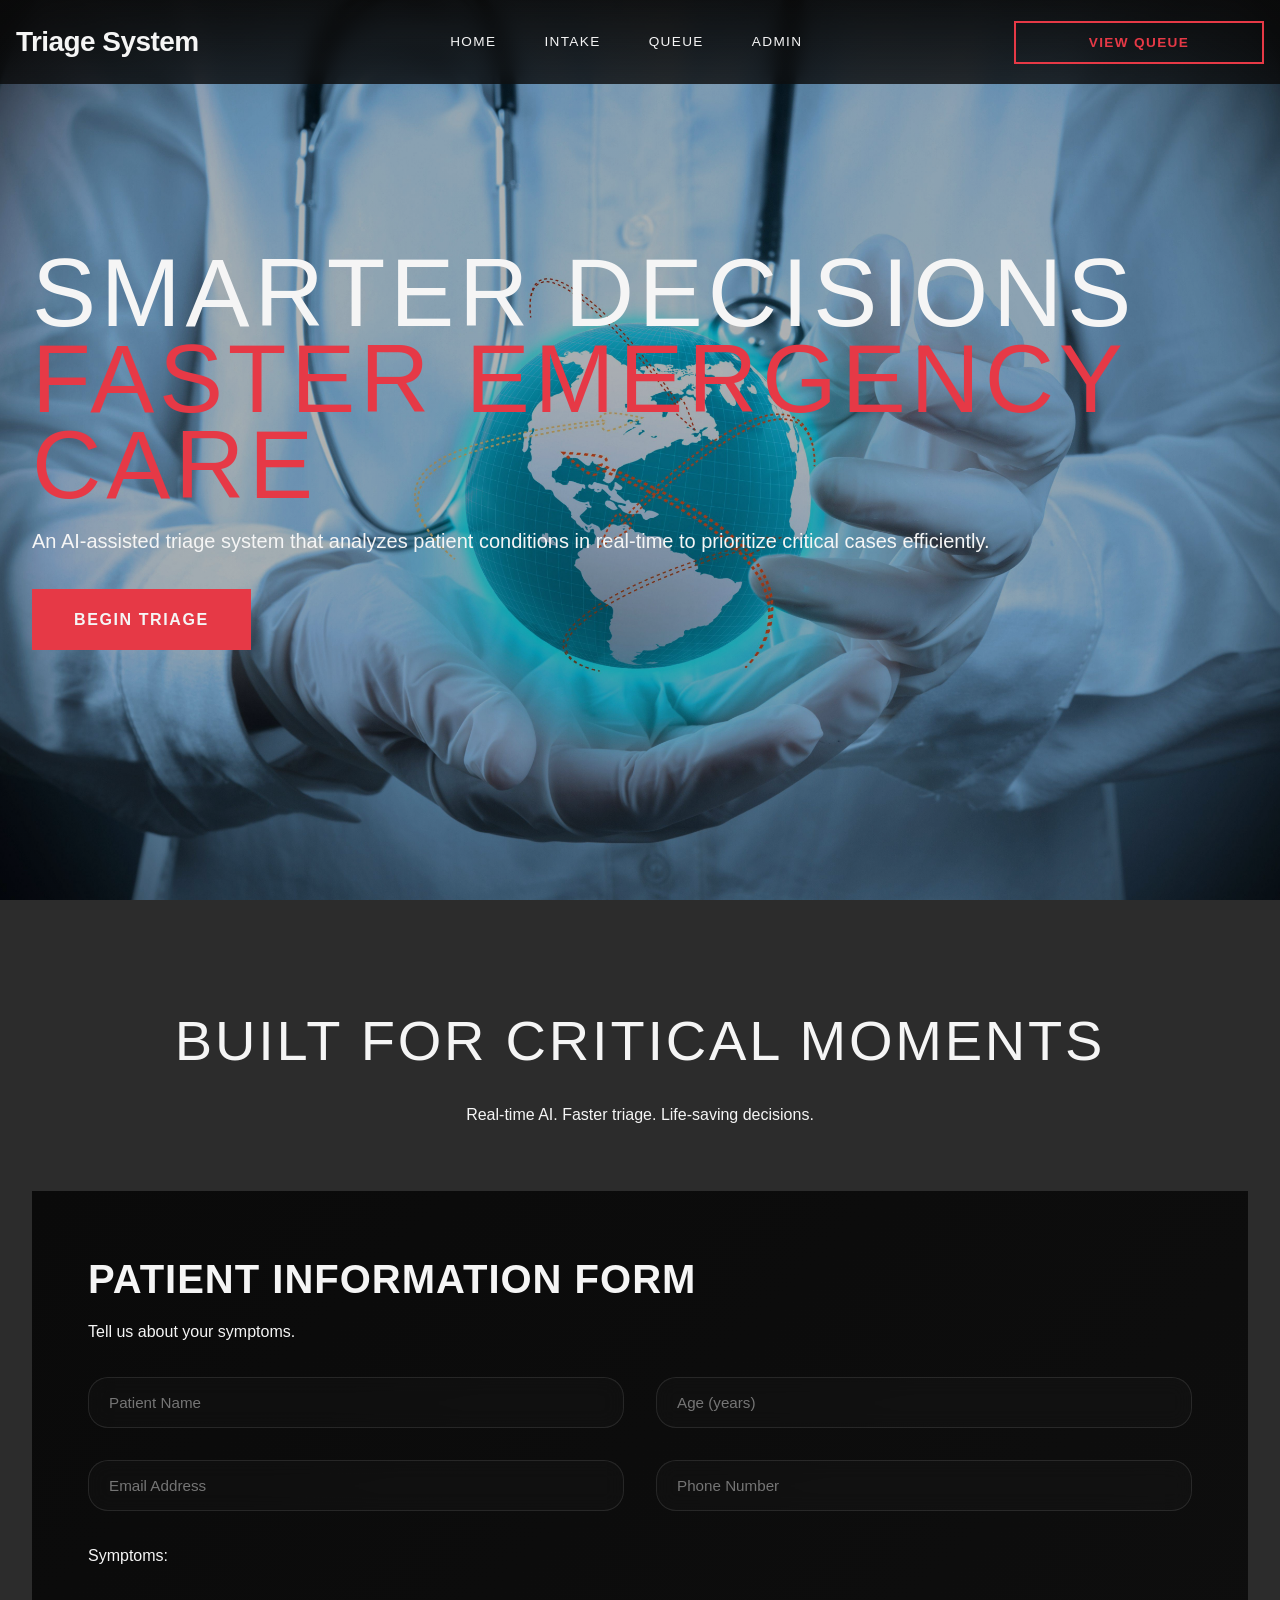
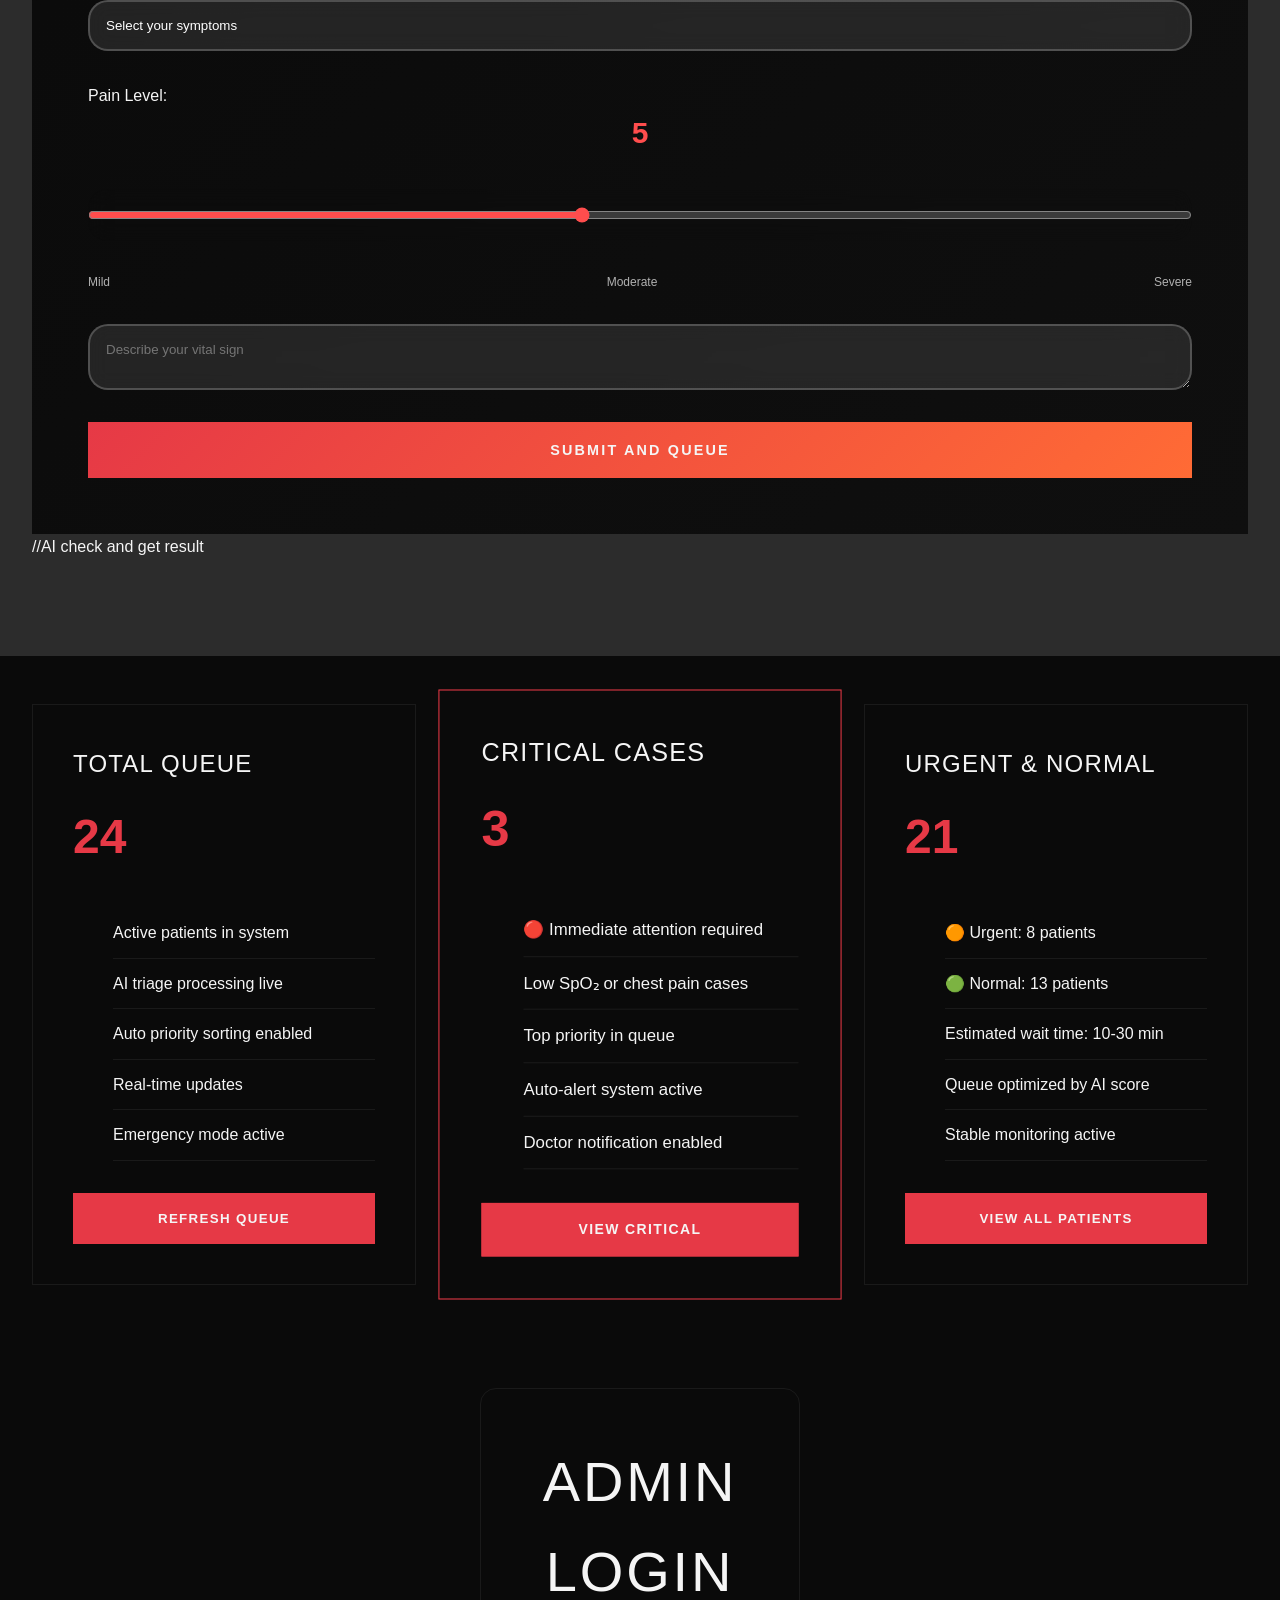
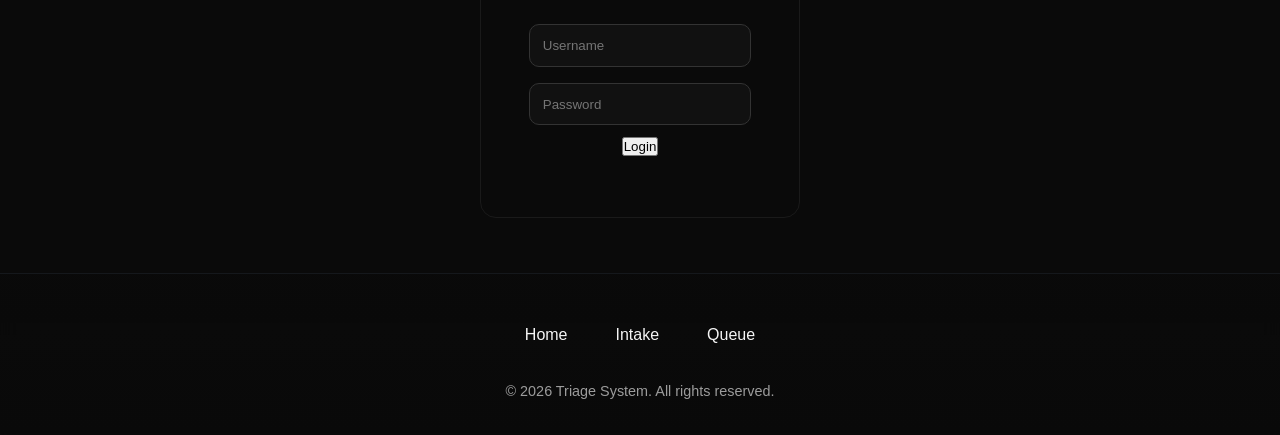
==== UI/index.html @ e5b28ea1 "Add Person 3 UI (triage system frontend)" ====
<!DOCTYPE html>
<html>
<head>
  <title>Emergency Triage System</title>
    <link rel="stylesheet" href="index.css">
</head>

<body>

<!-- NAV -->
<div class="nav">
  <div class="nav-container">
    <div class="logo">Triage System</div>

    <ul class="nav-links">
      <li><a href="#home" class="nav-link">Home</a></li>
      <li><a href="#intake" class="nav-link">Intake</a></li>
      <li><a href="#queue" class="nav-link">Queue</a></li>
      <li><a href="#admin" onclick="toggleAdmin(event)" class="nav-link">Admin</a></li>
    </ul>
    <!-- <a href="#queue" class="intake-btn">View Queue</a> -->
    <button class="intake-btn" onclick="refreshQueueAndScroll()">
            View Queue
          </button>
  </div>
</div>

<!-- home -->
 <section id="home" class="main">
  <div class="main-bg"></div>
  <div class="container">
    <div class="main-content">
      <h1>Smarter Decisions<br><span>Faster Emergency Care</span></h1>

      <p class="main-subtitle">An AI-assisted triage system that analyzes patient conditions in real-time to prioritize critical cases efficiently.</p>
      <div class="main-buttons">
        <a href="#intake" class="btn-primary">Begin Triage</a>
      </div>
    </div>
  </div>

 </section>

 <section class="intake" id="intake">
  <div class="container">
    <div class="section-header">
      <h2>Built for Critical Moments</h2>
      <p>Real-time AI. Faster triage. Life-saving decisions.</p>
    </div>
    <form class="contact-form fade-in animate">
      <div class="form-header">
        <h3>Patient Information Form</h3>
        
        <p>Tell us about your symptoms.</p>
        
      </div>
      <div class="form-group">
        <input type="text" placeholder="Patient Name" id="patientName" required="">
        <input type="text" placeholder="Age (years)" inputmode="numeric" min="0" max="120" pattern="[0-9]*" required="">
      </div>
      <div class="form-group">
        <input type="email" placeholder="Email Address" required="">
        <input type="tel" placeholder="Phone Number">
      </div>
      <label for="symptom">Symptoms:</label>
        <select id="symptom" name="symptoms">
          <option value="">Select your symptoms</option>
          <optgroup label="Cardiac">
            <option>Chest Pain</option>
            <option>Irregular Heartbeat</option>
            <option>Fainting</option>
          </optgroup>

          <optgroup label="Respiratory">
            <option>Breathing Difficulty</option>
            <option>Cough</option>
          </optgroup>

          <optgroup label="General">
            <option>Fever</option>
            <option>Fatigue</option>
          </optgroup>

          <optgroup label="Neurological">
            <option>Headache</option>
            <option>Dizziness</option>
          </optgroup>

          <optgroup label="Injury">
            <option>Injury</option>
            <option>Bleeding</option>
          </optgroup>
      </select>

      <label>Pain Level: <span id="painValue">5</span></label>

      <input type="range" min="1" max="10" value="5" id="pain" oninput="updatePain(this.value)">

      <div class="pain-labels">
        <span>Mild</span>
        <span>Moderate</span>
        <span>Severe</span>
      </div>
      
      <textarea placeholder="Describe your vital sign" required=""></textarea>
      <button type="button" class="form-submit" onclick="submitPatient(); updateAdminStats();">
        <span>Submit and Queue</span>
      </button>
    </form>
    <div id="resultBox"></div>//AI check and get result 
  </div>


 </section>

 <section class="queue" id="queue">
  <div class="container">
    <div class="queue-grid" id="queueContainer">

    <!-- TOTAL QUEUE -->
      <div class="queue-card">
          <h3 class="case-name">Total Queue</h3>

          <div class="case-number">24
          </div>

          <ul class="case-features">
              <li>Active patients in system</li>
              <li>AI triage processing live</li>
              <li>Auto priority sorting enabled</li>
              <li>Real-time updates</li>
              <li>Emergency mode active</li>
          </ul>

          <button class="btn-primary" onclick="refreshQueueAndScroll()" style="width: 100%; text-align: center;">
            Refresh Queue
          </button>
      </div>

      <!-- CRITICAL -->
      <div class="queue-card featured">
          <h3 class="case-name">Critical Cases</h3>

          <div class="case-number">3
          </div>

          <ul class="case-features">
              <li>🔴 Immediate attention required</li>
              <li>Low SpO₂ or chest pain cases</li>
              <li>Top priority in queue</li>
              <li>Auto-alert system active</li>
              <li>Doctor notification enabled</li>
          </ul>

          <button class="btn-primary" onclick="viewCriticalCases()" style="width: 100%; text-align: center;">
              View Critical
          </button>
      </div>

      <!-- URGENT + NORMAL -->
      <div class="queue-card">
          <h3 class="case-name">Urgent & Normal</h3>

          <div class="case-number">21
          </div>

          <ul class="case-features">
              <li>🟠 Urgent: 8 patients</li>
              <li>🟢 Normal: 13 patients</li>
              <li>Estimated wait time: 10-30 min</li>
              <li>Queue optimized by AI score</li>
              <li>Stable monitoring active</li>
          </ul>

          <button class="btn-primary" onclick="toggleAllPatients()" style="width: 100%; text-align: center;">
              <a href="#queuelist" style="text-decoration: none; color: #f5f5f5;">View All Patients</a>
          </button>
      
        
          
      </div>

    </div>
  

  </div>
  
 </section>
 <section class="queuelist" id="queuelist">
    <div id="allPatients" class="queue-grid" style="display:none; margin-top:2rem;">
  <h2>Patient List</h2>
      
    </div>

    
    


 </section>

 <section id="loginSection" class="login-section">
  <div class="login-box">
    <h2>Admin Login</h2>

    <input type="text" id="adminUser" placeholder="Username">
    <input type="password" id="adminPass" placeholder="Password">

    <button onclick="adminLogin()" class="admin-btn">Login</button>

    <p id="loginError" style="color:#E63946; margin-top:10px;"></p>
  </div>
</section>

<section id="adminSection" style="display:none;">
  <h2>Admin Dashboard</h2>

  <div class="admin-stats">
    <div class="stat-card">
      <div class="stat-number" id="totalCount">0</div>
      <div class="stat-label">Total Patients</div>
    </div>

    <div class="stat-card">
      <div class="stat-number" id="criticalCount">0</div>
      <div class="stat-label">Critical</div>
    </div>
    </div>
    <div class="stat-card">
      <div class="stat-number" id="urgentCount">0</div>
      <div class="stat-label">Urgent</div>
    </div>

    <div class="stat-card">
      <div class="stat-number" id="normalCount">0</div>
      <div class="stat-label">Normal</div>
    </div>

  <div class="admin-buttons">
    <button class="admin-btn danger" onclick="clearAllPatients()">Clear System</button>
  </div>
  <button class="admin-btn danger" onclick="adminLogout()">
  Logout
</button>
</section>

 <footer class="footer">
        <div class="footer-content">
            <div class="footer-links">
                <a href="#home">Home</a>
                <a href="#intake">Intake</a>
                <a href="#queue">Queue</a>
            </div>
            <div class="footer-copyright">
               © 2026 Triage System. All rights reserved.
            </div>
        </div>
    </footer>




<script>
  // GLOBAL PATIENT DATA
  let patients = [];

  // UPDATE PAIN DISPLAY (SLIDER)
function updatePain(value) {
  document.getElementById("painValue").innerText = value;
}

  // SUBMIT NEW PATIENT
  // - Calculate severity
  // - Add to patient list
  // - Show result box
function submitPatient() {
  let name = document.getElementById("patientName").value;
  let symptom = document.getElementById("symptom").value;
  let pain = Number(document.getElementById("pain").value);

  let age = Number(document.querySelector("input[placeholder='Age (years)']").value);

  let severity = "Normal";
  let score = 40;
  let reason = "Mild condition";

  // normalize symptom
  let s = symptom.toLowerCase();

  // 🔴 CRITICAL RULES
  if (
    (s === "chest pain" && pain >= 6) ||
    (s === "breathing difficulty") ||
    (s === "fainting") ||
    (age >= 65 && pain >= 5)
  ) {
    severity = "Critical";
    score = 90 + Math.floor(Math.random() * 10);
    reason = "High-risk symptom detected";
  }

  // 🟠 URGENT RULES
  else if (
    pain >= 5 ||
    s === "irregular heartbeat" ||
    s === "bleeding"
  ) {
    severity = "Urgent";
    score = 60 + Math.floor(Math.random() * 20);
    reason = "Moderate risk condition";
  }

  // SAVE PATIENT
  patients.push({ name, symptom, pain, severity, score, reason });

  // SHOW RESULT ONLY
  let box = document.getElementById("resultBox");
  box.style.display = "block";

  setTimeout(() => {
    box.classList.add("show");
  }, 10);

  box.className = "card";
  if (severity === "Critical") box.classList.add("red");
  else if (severity === "Urgent") box.classList.add("orange");
  else box.classList.add("green");

  box.innerHTML = `
    <b>${severity}</b><br>
    Patient: ${name}<br>
    Risk Score: ${score}%<br>
    Reason: ${reason}
  `;
}

// TOGGLE PATIENT LIST VIEW
function toggleAllPatients() {
  let container = document.getElementById("allPatients");

  if (container.style.display === "none" || container.style.display === "") {
    container.style.display = "grid";
    container.style.gridTemplateColumns = "repeat(2, 1fr)";
container.style.gap = "1rem";
    renderAllPatients(); // only render when opened
  } else {
    container.style.display = "none";
  }
}

// RENDER ALL PATIENTS
function renderAllPatients() {
  let container = document.getElementById("allPatients");

  container.innerHTML = `
    <h2 style="width:100%; text-align:center; color:#F5F5F5;">
      Patient List
    </h2>
  `;
  patients
    .sort((a, b) => b.score - a.score)
    .forEach(p => {

      let typeClass = p.severity.toLowerCase();

      container.innerHTML += `
      
        <div class="patient-bar ${typeClass}">
          
          <div class="patient-info">
            
            <div class="patient-name">${p.name}</div>
            <div class="patient-symptom">${p.symptom}</div>
          </div>

          <div class="score-container">
            <div class="score-bar">
              <div class="score-fill" style="width:${p.score}%"></div>
            </div>
            <div class="badge">${p.severity}</div>
          </div>

        </div>
      `;
    });
}

// REFRESH QUEUE + SCROLL
function refreshQueueAndScroll() {
  toggleAllPatients();   // show list
  refreshQueue();        // render data

  // smooth scroll after render
  setTimeout(() => {
    document.getElementById("queuelist")
      .scrollIntoView({ behavior: "smooth" });
  }, 50);
}

// QUEUE RENDER (SORTED + LABELLED)
function refreshQueue() {

  let container = document.getElementById("allPatients");

  container.innerHTML = `
    <h2 style="width:100%; text-align:center; color:#F5F5F5; margin-bottom:1rem;">
      Queue List
    </h2>
  `;

  const priorityOrder = { Critical: 3, Urgent: 2, Normal: 1 };

  patients.sort((a, b) => {
    if (priorityOrder[b.severity] !== priorityOrder[a.severity]) {
      return priorityOrder[b.severity] - priorityOrder[a.severity];
    }
    return b.score - a.score;
  });

  let criticalCount = 0;
  let urgentCount = 0;
  let normalCount = 0;

  patients.forEach(p => {

    let label = "";

    if (p.severity === "Critical") {
      criticalCount++;
      label = `Critical ${criticalCount}`;
    } 
    else if (p.severity === "Urgent") {
      urgentCount++;
      label = `Urgent ${urgentCount}`;
    } 
    else {
      normalCount++;
      label = `Normal ${normalCount}`;
    }

    container.innerHTML += `
      <div class="patient-bar ${p.severity.toLowerCase()}">

        <div class="patient-info">
          <div class="patient-name">
            ${label} - ${p.name}
          </div>
          <div class="patient-symptom">
            ${p.symptom}
          </div>
        </div>

        <div class="score-container">
          <div class="badge">${p.severity}</div>
          <div class="score-bar">
            <div class="score-fill" style="width:${p.score}%"></div>
          </div>
          <span>${p.score}%</span>
        </div>

      </div>
    `;
  });

  container.style.display = "flex";
}

// VIEW ONLY CRITICAL CASES
function viewCriticalCases() {
  let container = document.getElementById("allPatients");

  // show section
  container.style.display = "grid";
  container.style.gridTemplateColumns = "repeat(2, 1fr)";
  container.style.gap = "1rem";

  // filter only critical patients
  let criticalPatients = patients
    .filter(p => p.severity === "Critical")
    .sort((a, b) => b.score - a.score);

  container.innerHTML = `
    <h2 style="width:100%; text-align:center; color:#F5F5F5; margin-bottom:1rem;">
      Critical Cases
    </h2>
  `;

  let criticalCount = 0;

  criticalPatients.forEach(p => {
    criticalCount++;

    container.innerHTML += `
      <div class="patient-bar critical">

        <div class="patient-info">
          <div class="patient-name">
            Critical ${criticalCount} - ${p.name}
          </div>
          <div class="patient-symptom">
            ${p.symptom}
          </div>
        </div>

        <div class="score-container">
          <div class="badge">Critical</div>
          <div class="score-bar">
            <div class="score-fill" style="width:${p.score}%"></div>
          </div>
          <span>${p.score}%</span>
        </div>

      </div>
    `;
  });

  // smooth scroll
  setTimeout(() => {
    document.getElementById("queuelist")
      .scrollIntoView({ behavior: "smooth" });
  }, 50);
}

function updateAdminStats() {
  let total = patients.length;
  let critical = patients.filter(p => p.severity === "Critical").length;
  let urgent = patients.filter(p => p.severity === "Urgent").length;
  let normal = patients.filter(p => p.severity === "Normal").length;

  document.getElementById("totalCount").innerText = total;
  document.getElementById("criticalCount").innerText = critical;
  document.getElementById("urgentCount").innerText = urgent;
  document.getElementById("normalCount").innerText = normal;
}

function adminLogin() {
  let user = document.getElementById("adminUser").value;
  let pass = document.getElementById("adminPass").value;

  let error = document.getElementById("loginError");

  // simple demo login (you can change later)
  if (user === "admin" && pass === "1234") {

    document.getElementById("loginSection").style.display = "none";
    document.getElementById("adminSection").style.display = "block";

    updateAdminStats(); // load dashboard data
  } else {
    error.innerText = "Invalid username or password";
  }
}

function clearAllPatients() {
  patients = []; // reset array

  // clear UI sections
  document.getElementById("resultBox").innerHTML = "";
  document.getElementById("allPatients").innerHTML = "";

  // reset admin stats
  updateAdminStats();

  // optional: hide queue list
  document.getElementById("allPatients").style.display = "none";
}

function adminLogout() {
  if (!confirm("Are you sure you want to logout?")) return;

  document.getElementById("adminSection").style.display = "none";
  document.getElementById("loginSection").style.display = "block";

  document.getElementById("adminUser").value = "";
  document.getElementById("adminPass").value = "";
  document.getElementById("loginError").innerText = "";
}

</script>
---- UI/index.css ----
* {
    margin: 0;
    padding: 0;
    box-sizing: border-box;
}

html {
  scroll-behavior: smooth;
}

body {
    font-family: 'Inter', -apple-system, BlinkMacSystemFont, sans-serif;
    background-color: #0a0a0a;
    color: #F5F5F5;
    line-height: 1.6;
    overflow-x: hidden;
}

h1, h2, h3, h4, h5, h6 {
    font-family: 'Bebas Neue', 'Impact', sans-serif;
    font-weight: 400;
    letter-spacing: 0.05em;
    text-transform: uppercase;
}

    
    /* NAVBAR */
    .nav {
    position: fixed;
    top: 0;
    width: 100%;
    background: linear-gradient(180deg, rgba(10, 10, 10, 0.95) 0%, rgba(10, 10, 10, 0.8) 100%);
    backdrop-filter: blur(10px);
    border-bottom: 1px solid var(--border);
    z-index: 1000;
    transition: all 0.3s ease;
}

    .nav-container {
    display: flex;
    justify-content: space-between;
    align-items: center;
    padding: 0.2rem 1rem;
    max-width: 1400px;
    margin: 0 auto;
}

  .logo {
    display: flex;
    align-items: center;
    gap: 0.75rem;
    font-size: 1.75rem;
    font-weight: 700;
    color: #F5F5F5;
    text-decoration: none;
    letter-spacing: -0.02em;
    transition: all 0.3s ease;
    cursor: pointer;
    font-family: -apple-system, BlinkMacSystemFont, 'Segoe UI', Roboto, sans-serif;
  }

.logo:hover{
  transform: scale(1.05);
}

.nav-links li {
    position: relative;
}

li {
    display: list-item;
    unicode-bidi: isolate;
}

    .nav-links {
    display: flex;
    list-style: none;
    gap: 0;
}

.nav-links a {
    color: #F5F5F5;
    text-decoration: none;
    font-weight: 500;
    text-transform: uppercase;
    font-size: 0.85rem;
    letter-spacing: 0.1em;
    padding: 0.75rem 1.5rem;
    display: block;
    transition: all 0.3s ease;
    position: relative;
}

.nav-links a:hover{
  color:#F5F5F5;
  background-color: #E63946;
}

ul {
    display: block;
    list-style-type: disc;
    margin-block-start: 1em;
    margin-block-end: 1em;
    padding-inline-start: 40px;
    unicode-bidi: isolate;
}

.intake-btn {
    background: transparent;
    color: #E63946;
    padding: 0.75rem 2rem;
    text-decoration: none;
    font-weight: 600;
    text-transform: uppercase;
    font-size: 0.85rem;
    letter-spacing: 0.1em;
    border: 2px solid #E63946;
    cursor: pointer;
    transition: all 0.3s ease;
    position: relative;
    overflow: hidden;
    width: 250px;
    text-align: center;
}

.intake-btn:hover{
  background: #E63946;
  color: #f5f5f5;
  transform:translateY(-2px);
}

.main {
  background:
    linear-gradient(rgba(0, 0, 0, 0.3), rgba(0, 0, 0, 0.3)),
    url("background.jpg");
  background-size: cover;        /* show full image */
  background-repeat: no-repeat;    /* prevent repeat */
  background-position: center;     /* center image */
  height: 100vh;                   /* full screen height */
  display: flex;
  align-items: center;
  justify-content: center;
  overflow: hidden;
}

.container {
    max-width: 1400px;
    margin: 0 auto;
    padding: 0 2rem;
}

.main-content {
    position: relative;
    z-index: 2;
}

.main h1 {
    margin-bottom: 1rem;
    line-height: 0.9;
}

h1 {
    font-size: clamp(3rem, 8vw, 6rem);
}
.main h1 span {
    color: #E63946;
}
.main-subtitle {
    font-size: 1.25rem;
    color: #F5F5F5;
    margin-bottom: 2rem;
    text-transform: none;
}
.main-buttons {
    display: flex;
    gap: 1rem;
    margin-top: 2rem;
}
.btn-primary {
    background: #E63946;
    color: #F5F5F5;
    padding: 1rem 2.5rem;
    text-decoration: none;
    font-weight: 600;
    text-transform: uppercase;
    letter-spacing: 0.1em;
    transition: all 0.3s ease;
    border: 2px solid #E63946;
}
.btn-primary:hover{
  background:transparent;
  transform: translateX(5px);
  border: 3px solid #E63946;
}

.intake{
    padding: 6rem 0;
    background: #2C2C2C;
    position: relative;
}
.section-header {
    text-align: center;
    margin-bottom: 4rem;
}
.section-header h2 {
    margin-bottom: 1rem;
}

h2 {
    font-size: clamp(2rem, 5vw, 3.5rem);
}

.fade-in.animate {
    opacity: 1;
    transform: translateY(0);
}
.fade-in {
    opacity: 0;
    transform: translateY(40px);
    transition: all 0.8s ease;
}
@media (max-width: 940px) {
    .form-group {
        grid-template-columns: 1fr;
    }
}
.form-group {
    display: grid;
    grid-template-columns: 1fr 1fr;
    gap: 2rem;
}
.contact-form {
    display: grid;
    gap: 2rem;
    margin-top: 4rem;
    background: linear-gradient(135deg, #0A0A0A 0%, #0F0F0F 100%);
    padding: 3.5rem;
    position: relative;
    height: 100%;
    border-color: #E63946;
}

.form-header h3 {
    color: var(--white);
    font-size: 2.5rem;
    margin-bottom: 0.5rem;
    font-weight: 700;
    letter-spacing: 1px;
    position: relative;
    display: inline-block;
}
 

.contact-form input, .contact-form textarea ,.contact-form select{
    padding: 1rem;
    border: none;
    border-radius: 20px;
    /* font-size: 1rem; */
    font-family: -apple-system, BlinkMacSystemFont, 'Segoe UI', Roboto, sans-serif;
    font-weight: 400;
    background: rgba(255, 255, 255, 0.1);
    color: white;
    transition: all 0.3s ease;
    border: 2px solid rgba(255, 255, 255, 0.2);
    backdrop-filter: blur(10px);
}

.contact-form input:focus{
    outline: none;
    background: rgba(255, 255, 255, 0.2);
    border-color: #64748b;
    box-shadow: 0 0 0 4px rgba(100, 116, 139, 0.2);
    transform: scale(1.02);
}

.contact-form select {
    cursor: pointer;
    /* background-image: url(data:image/svg+xml,%3Csvg xmlns='http://www.w3.org/2000/svg' width='12' height='12' viewBox='0 0 12 12'%3E%3Cpath fill='%23ffffff' d='M6 9L1 4h10z'/%3E%3C/svg%3E); */
    background-repeat: no-repeat;
    background-position: right 1.25rem center;
    padding-right: 3rem;
    -webkit-appearance: none;
    -moz-appearance: none;
    appearance: none;
    grid-template-columns: 1fr;
}

.contact-form select option{
  background: #2C2C2C;
  color: #F5F5F5;
  padding: 0.75rem;
}

.contact-form select optgroup{
  background: #0a0a0a;
  color: #F5F5F5;
  padding: 0.75rem;
}


.form-group input, .form-group textarea{
    width: 100%;
    padding: 1rem 1.25rem;
    background: rgba(255, 255, 255, 0.02);
    border: 1px solid rgba(255, 255, 255, 0.1);
    color: var(--white);
    font-size: 0.95rem;
    font-family: 'Inter', -apple-system, BlinkMacSystemFont, sans-serif;
    transition: all 0.3s cubic-bezier(0.4, 0, 0.2, 1);
}

input[type="range"] {
  width: 100%;
  cursor: pointer;
  accent-color: #ff4d4d;
}


#painValue {
  font-weight: bold;
  color: #ff4d4d;
  text-align: center;
  display: flex;
  align-items: center;
  justify-content: center;
  font-size: 30px;
  transition: all 0.2s ease;
}
    
.pain-labels {
  display: flex;
  justify-content: space-between;
  font-size: 12px;
  opacity: 0.7;
}

.form-submit {
    background: linear-gradient(135deg, #E63946 0%, #FF6B35 100%);
    color: var(--white);
    padding: 1.25rem 3rem;
    border: none;
    text-transform: uppercase;
    font-weight: 600;
    letter-spacing: 0.15em;
    font-size: 0.9rem;
    cursor: pointer;
    transition: all 0.3s cubic-bezier(0.4, 0, 0.2, 1);
    width: 100%;
    position: relative;
    overflow: hidden;
}

.form-submit:hover{
    transform: translateY(-2px);
    box-shadow: 0 15px 40px rgba(230,57,70,0.4);
}

#resultBox {
  display: none;
  margin-top: 2rem;

  padding: 2rem;
  border-radius: 20px;

  background: linear-gradient(135deg, #0A0A0A 0%, #0F0F0F 100%);
  border: 2px solid rgba(255, 255, 255, 0.1);

  backdrop-filter: blur(10px);

  color: #F5F5F5;

  transition: all 0.4s ease;
  transform: translateY(20px);
  opacity: 0;
}

#resultBox.show {
  opacity: 1;
  transform: translateY(0);
}

#resultBox.red {
  border: 2px solid #E63946;
  box-shadow: 0 0 20px rgba(230, 57, 70, 0.3);
}

#resultBox.orange {
  border: 2px solid #FF6B35;
  box-shadow: 0 0 20px rgba(255, 107, 53, 0.3);
}

#resultBox.green {
  border: 2px solid #22c55e;
  box-shadow: 0 0 20px rgba(34, 197, 94, 0.2);
}

#resultBox b {
  font-size: 2rem;
  letter-spacing: 2px;
  text-transform: uppercase;
}

#resultBox {
  font-size: 1rem;
  line-height: 1.8;
}

.queue-grid {
    display: grid;
    grid-template-columns: repeat(auto-fit, minmax(300px, 1fr));
    gap: 2rem;
    margin-top: 3rem;
}

.queue-card.featured {
    border-color: #E63946;
    transform: scale(1.05);
}
.queue-card {
    background: #0A0A0A;
    padding: 2.5rem;
    border: 1px solid #1A1A1A;
    position: relative;
    transition: all 0.3s ease;
     align-items: center;
}

.case-name {
    font-size: 1.5rem;
    margin-bottom: 1rem;
    color: #F5F5F5;
    text-transform: uppercase;
}
.case-number {
    font-size: 3rem;
    font-weight: 700;
    color: #E63946;
    margin-bottom: 0.5rem;
}
.case-features {
    list-style: none;
    margin: 2rem 0;
    
}
.case-features li {
    padding: 0.75rem 0;
    border-bottom: 1px solid #1A1A1A;
    color: var(--light-gray);
}
ul {
    display: block;
    list-style-type: disc;
    margin-block-start: 1em;
    margin-block-end: 1em;
    padding-inline-start: 40px;
    unicode-bidi: isolate;
}
li {
    display: list-item;
    unicode-bidi: isolate;
}

.queue-card:hover{
    transform: translateY(-10px);
    border-color: #FF6B35;
}

.queuelist{
  background-color: #64748b;
/* max-width: 1400px; */
    margin: 0 auto;
    padding: 0 2rem;
    color: #f5f5f5;
}

#allPatients {
  margin-top: 2rem;
  display: none;
  flex-direction: column;
  gap: 1rem;
  width:100%;
  color: #F5F5F5;
  padding: 2rem;
}

/* each patient row */
.patient-bar {
  display: flex;
  align-items: center;
  justify-content: space-between;
  /* padding: 1rem 1.5rem; */
  border-radius: 12px;
  /* background: linear-gradient(135deg, #0A0A0A, #0F0F0F); */
  /* border: 1px solid #1A1A1A; */
  /* transition: all 0.3s ease; */
  /* display: none; */
  /* margin-top: 2rem; */
  padding: 2rem;
  /* border-radius: 20px; */
  background: linear-gradient(135deg, #0A0A0A 0%, #0F0F0F 100%);
  border: 2px solid rgba(255, 255, 255, 0.1);
  backdrop-filter: blur(10px);
  color: #F5F5F5;
  transition: all 0.4s ease;
  /* transform: translateY(20px); */
  /* opacity: 0; */
}

.patient-bar:hover {
  transform: translateX(5px);
  border-color: #E63946;
  color: #F5F5F5;
}

/* left side info */
.patient-info {
  display: flex;
  flex-direction: column;
  gap: 0.3rem;
}

.patient-name {
  font-size: 1.1rem;
  font-weight: bold;
  color: #F5F5F5;
}

.patient-symptom {
  font-size: 0.85rem;
  opacity: 0.7;
}

/* severity badge */
.badge {
  padding: 0.4rem 0.8rem;
  border-radius: 999px;
  font-size: 0.75rem;
  font-weight: bold;
  text-transform: uppercase;
}

/* score bar */
.score-container {
  display: flex;
  align-items: center;
  gap: 1rem;
  min-width: 200px;
  
}

.score-bar {
  flex: 1;
  height: 8px;
  background: #1A1A1A;
  border-radius: 10px;
  overflow: hidden;
}

.score-fill {
  height: 100%;
  background: #E63946;
  transition: width 0.4s ease;
}

/* severity colors */
.critical .badge { background: #E63946; color: white; }
.urgent .badge { background: #FF6B35; color: white; }
.normal .badge { background: #22c55e; color: white; }

#queuelist {
  transition: all 0.3s ease;
}

#allPatients {
  display: flex;
  flex-direction: column;
  gap: 1rem;
  margin-top: 2rem;

  /* align-items: flex-start;   🔥 key fix */
}
#allPatients h2 {
  grid-column: 1 / -1;   /* take full width */
  text-align: center;
  margin-bottom: 0.5rem;
  /* margin-top: 2rem; */
}

#queue{
    margin-bottom: 3rem;
}

.login-section {
  display: flex;
  justify-content: center;
  align-items: center;
  min-height: 60vh;
}

.login-box {
  background: #0A0A0A;
  padding: 3rem;
  border-radius: 16px;
  border: 1px solid #1A1A1A;
  width: 320px;
  text-align: center;
}

.login-box input {
  width: 100%;
  padding: 0.8rem;
  margin: 0.5rem 0;
  border-radius: 10px;
  border: 1px solid #333;
  background: #111;
  color: #F5F5F5;
}

.login-box input:focus {
  outline: none;
  border-color: #E63946;
}

.stat-card {
  background: #0A0A0A;
  border: 1px solid #1A1A1A;
  padding: 2rem;
  border-radius: 16px;
  text-align: center;
  transition: all 0.3s ease;
}

.stat-card:hover {
  transform: translateY(-5px);
  border-color: #E63946;
}

.stat-number {
  font-size: 2.5rem;
  font-weight: bold;
  color: #E63946;
}

.stat-label {
  font-size: 0.9rem;
  color: #F5F5F5;
  opacity: 0.8;
  margin-top: 0.5rem;
  text-transform: uppercase;
  letter-spacing: 1px;
}
.footer {
    background: linear-gradient(180deg, rgba(10, 10, 10, 0.95) 0%, rgba(10, 10, 10, 0.8) 100%);
    backdrop-filter: blur(10px);
    color: white;
    padding: 3rem 5% 2rem;
    text-align: center;
    border-top: 1px solid rgba(71, 85, 105, 0.2);
}

@media (max-width: 940px) {
    .footer-content {
        flex-direction: column;
        text-align: center;
        gap: 1.5rem;
    }
}

.footer-links {
    display: flex;
    justify-content: center;
    gap: 3rem;
    margin-bottom: 2rem;
}



@media (max-width: 940px) {
    .footer-links {
        flex-direction: column;
        gap: 1rem;
    }
}

.footer-links a {
    color: #F5F5F5;
    text-decoration: none;
    font-weight: 400;
    transition: color 0.3s ease;
}
.footer-links :hover {
    color: #FF6B35;
    transition: color 0.3s ease;
}

.footer-copyright {
    color: rgba(255, 255, 255, 0.6);
    font-size: 0.9rem;
}
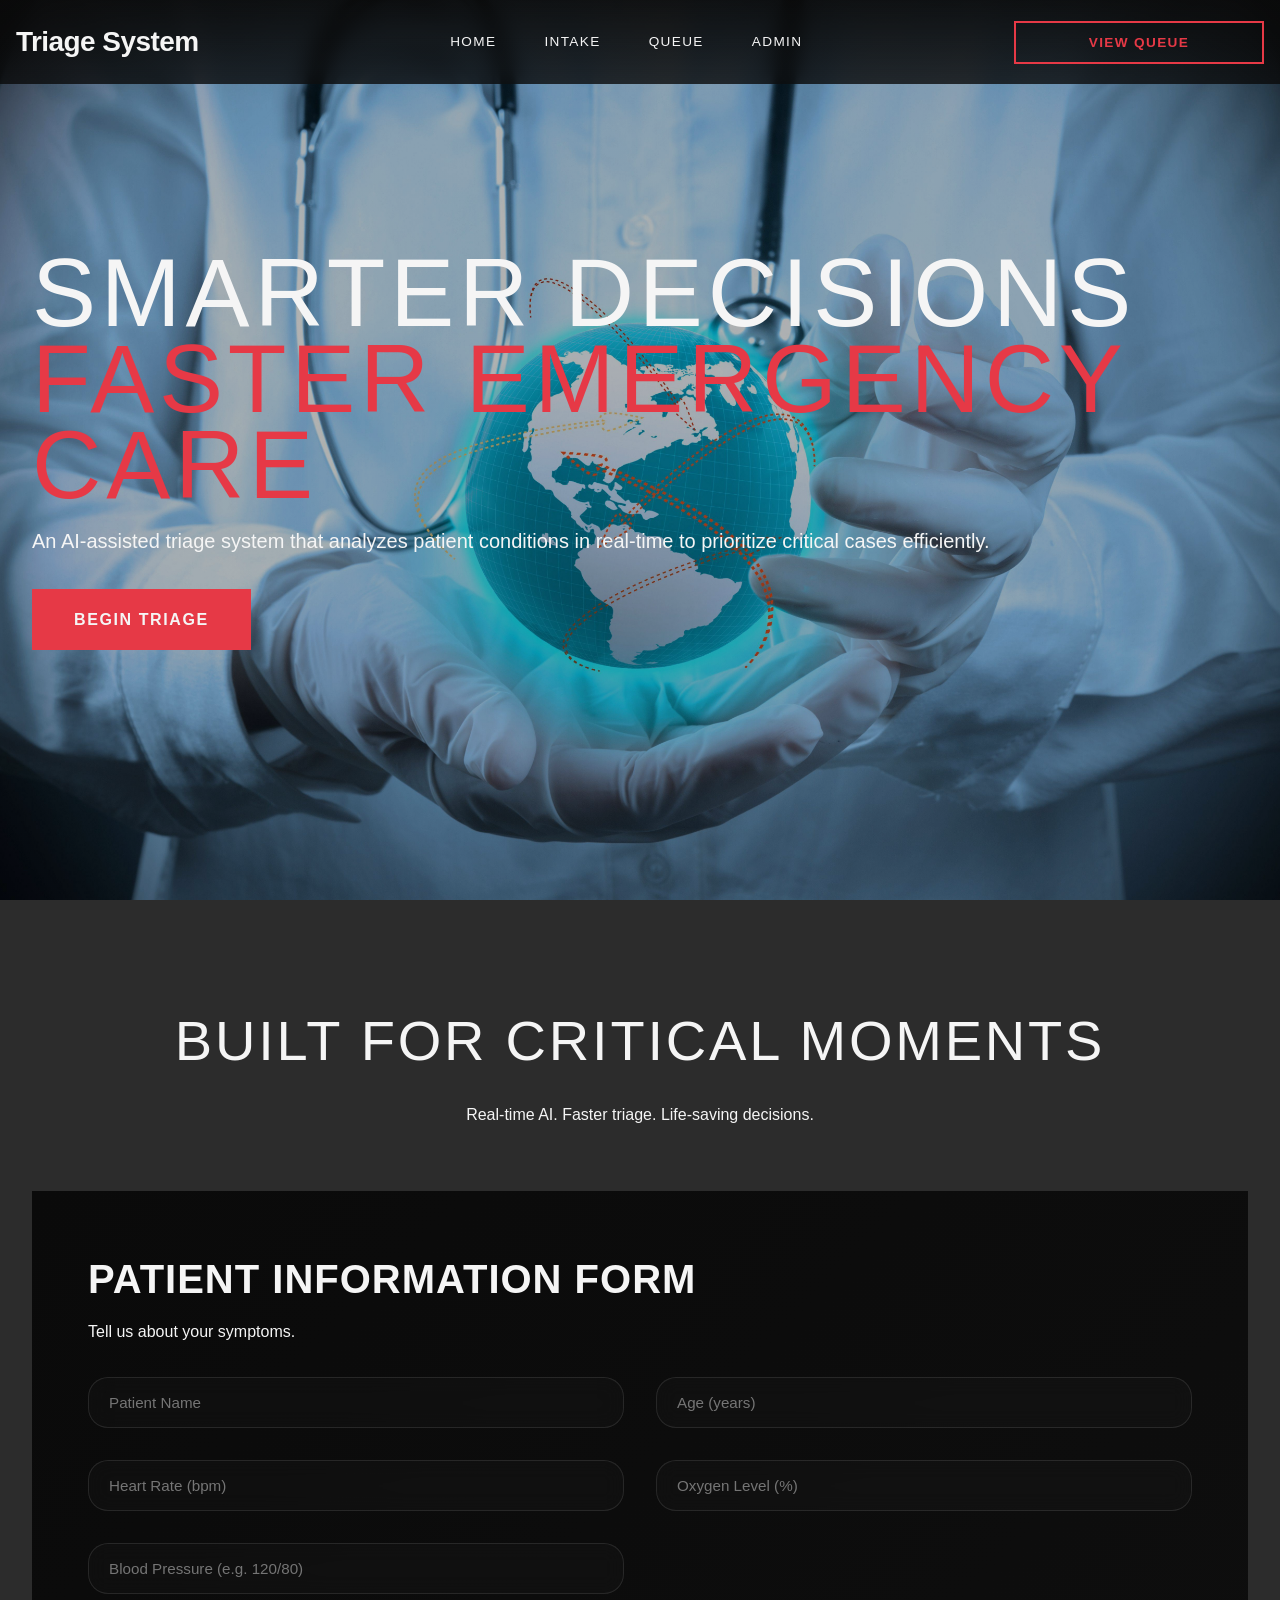
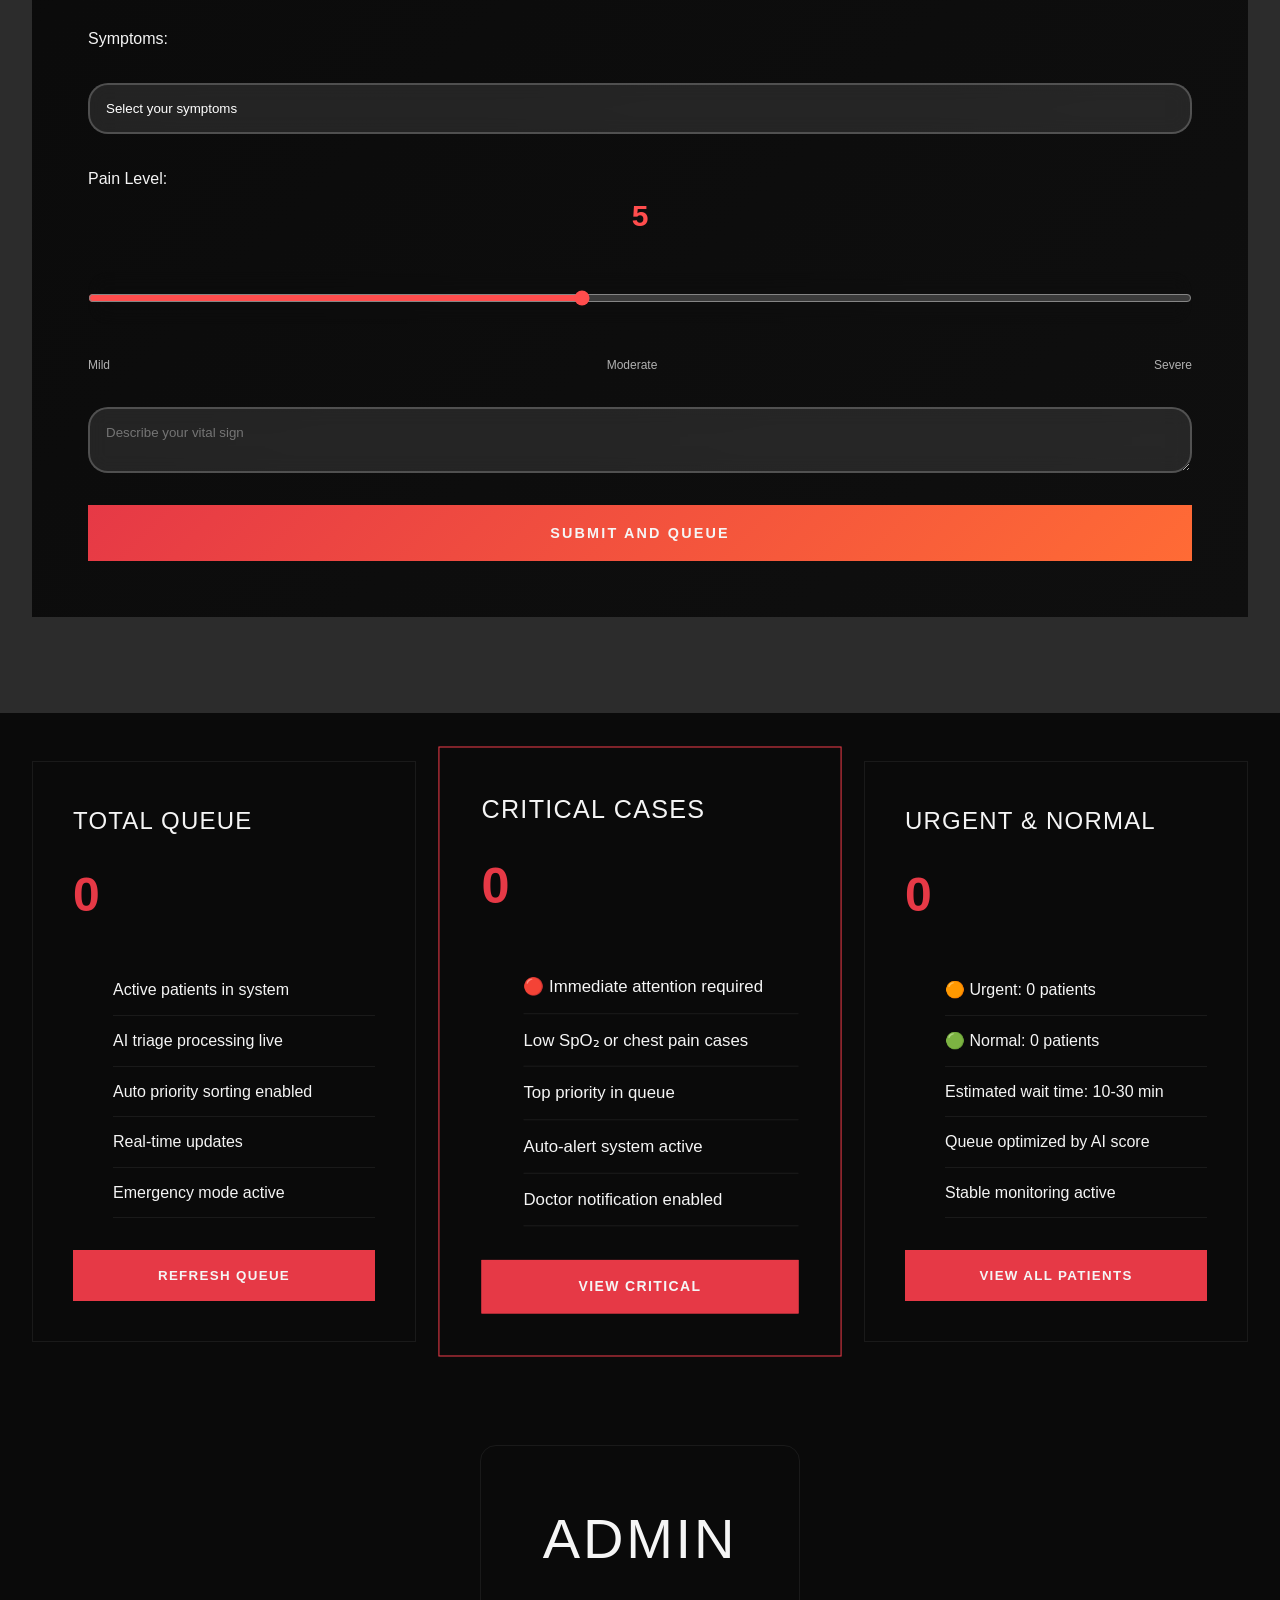
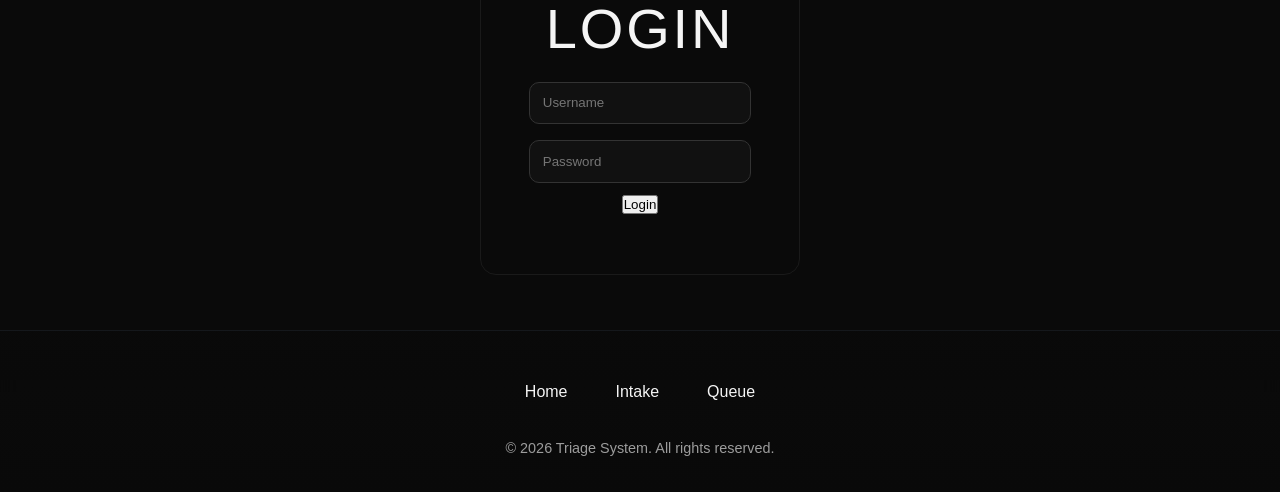
==== commit 59a866ba: "Integration complete - triage module and UI connected to backend" ====
--- a/UI/index.html
+++ b/UI/index.html
@@ -18,7 +18,6 @@
       <li><a href="#queue" class="nav-link">Queue</a></li>
       <li><a href="#admin" onclick="toggleAdmin(event)" class="nav-link">Admin</a></li>
     </ul>
-    <!-- <a href="#queue" class="intake-btn">View Queue</a> -->
     <button class="intake-btn" onclick="refreshQueueAndScroll()">
             View Queue
           </button>
@@ -31,14 +30,12 @@
   <div class="container">
     <div class="main-content">
       <h1>Smarter Decisions<br><span>Faster Emergency Care</span></h1>
-
       <p class="main-subtitle">An AI-assisted triage system that analyzes patient conditions in real-time to prioritize critical cases efficiently.</p>
       <div class="main-buttons">
         <a href="#intake" class="btn-primary">Begin Triage</a>
       </div>
     </div>
   </div>
-
  </section>
 
  <section class="intake" id="intake">
@@ -50,80 +47,71 @@
     <form class="contact-form fade-in animate">
       <div class="form-header">
         <h3>Patient Information Form</h3>
-        
         <p>Tell us about your symptoms.</p>
-        
       </div>
       <div class="form-group">
         <input type="text" placeholder="Patient Name" id="patientName" required="">
-        <input type="text" placeholder="Age (years)" inputmode="numeric" min="0" max="120" pattern="[0-9]*" required="">
+        <input type="text" placeholder="Age (years)" id="patientAge" inputmode="numeric" min="0" max="120" pattern="[0-9]*" required="">
       </div>
       <div class="form-group">
-        <input type="email" placeholder="Email Address" required="">
-        <input type="tel" placeholder="Phone Number">
-      </div>
+        <input type="text" placeholder="Heart Rate (bpm)" id="heartRate" inputmode="numeric" required="">
+        <input type="text" placeholder="Oxygen Level (%)" id="oxygenLevel" inputmode="numeric" required="">
+      </div>
+      <div class="form-group">
+        <input type="text" placeholder="Blood Pressure (e.g. 120/80)" id="bloodPressure" required="">
+      </div>
+
       <label for="symptom">Symptoms:</label>
         <select id="symptom" name="symptoms">
           <option value="">Select your symptoms</option>
           <optgroup label="Cardiac">
-            <option>Chest Pain</option>
-            <option>Irregular Heartbeat</option>
-            <option>Fainting</option>
+            <option value="chest pain">Chest Pain</option>
+            <option value="irregular heartbeat">Irregular Heartbeat</option>
+            <option value="fainting">Fainting</option>
           </optgroup>
-
           <optgroup label="Respiratory">
-            <option>Breathing Difficulty</option>
-            <option>Cough</option>
+            <option value="difficulty breathing">Breathing Difficulty</option>
+            <option value="cough">Cough</option>
           </optgroup>
-
           <optgroup label="General">
-            <option>Fever</option>
-            <option>Fatigue</option>
+            <option value="fever">Fever</option>
+            <option value="fatigue">Fatigue</option>
           </optgroup>
-
           <optgroup label="Neurological">
-            <option>Headache</option>
-            <option>Dizziness</option>
+            <option value="headache">Headache</option>
+            <option value="dizziness">Dizziness</option>
           </optgroup>
-
           <optgroup label="Injury">
-            <option>Injury</option>
-            <option>Bleeding</option>
+            <option value="injury">Injury</option>
+            <option value="bleeding">Bleeding</option>
           </optgroup>
       </select>
 
       <label>Pain Level: <span id="painValue">5</span></label>
-
       <input type="range" min="1" max="10" value="5" id="pain" oninput="updatePain(this.value)">
-
       <div class="pain-labels">
         <span>Mild</span>
         <span>Moderate</span>
         <span>Severe</span>
       </div>
       
-      <textarea placeholder="Describe your vital sign" required=""></textarea>
-      <button type="button" class="form-submit" onclick="submitPatient(); updateAdminStats();">
+      <textarea placeholder="Describe your vital sign" id="vitalNotes" required=""></textarea>
+      <button type="button" class="form-submit" onclick="submitPatient();">
         <span>Submit and Queue</span>
       </button>
     </form>
-    <div id="resultBox"></div>//AI check and get result 
-  </div>
-
-
+    <div id="resultBox"></div>
+  </div>
  </section>
 
  <section class="queue" id="queue">
   <div class="container">
     <div class="queue-grid" id="queueContainer">
 
-    <!-- TOTAL QUEUE -->
+      <!-- TOTAL QUEUE -->
       <div class="queue-card">
           <h3 class="case-name">Total Queue</h3>
-
-          <div class="case-number">24
-          </div>
-
+          <div class="case-number" id="totalQueueCount">0</div>
           <ul class="case-features">
               <li>Active patients in system</li>
               <li>AI triage processing live</li>
@@ -131,7 +119,6 @@
               <li>Real-time updates</li>
               <li>Emergency mode active</li>
           </ul>
-
           <button class="btn-primary" onclick="refreshQueueAndScroll()" style="width: 100%; text-align: center;">
             Refresh Queue
           </button>
@@ -140,10 +127,7 @@
       <!-- CRITICAL -->
       <div class="queue-card featured">
           <h3 class="case-name">Critical Cases</h3>
-
-          <div class="case-number">3
-          </div>
-
+          <div class="case-number" id="criticalQueueCount">0</div>
           <ul class="case-features">
               <li>🔴 Immediate attention required</li>
               <li>Low SpO₂ or chest pain cases</li>
@@ -151,7 +135,6 @@
               <li>Auto-alert system active</li>
               <li>Doctor notification enabled</li>
           </ul>
-
           <button class="btn-primary" onclick="viewCriticalCases()" style="width: 100%; text-align: center;">
               View Critical
           </button>
@@ -160,66 +143,46 @@
       <!-- URGENT + NORMAL -->
       <div class="queue-card">
           <h3 class="case-name">Urgent & Normal</h3>
-
-          <div class="case-number">21
-          </div>
-
+          <div class="case-number" id="urgentNormalQueueCount">0</div>
           <ul class="case-features">
-              <li>🟠 Urgent: 8 patients</li>
-              <li>🟢 Normal: 13 patients</li>
+              <li>🟠 Urgent: <span id="urgentQueueCount">0</span> patients</li>
+              <li>🟢 Normal: <span id="normalQueueCount">0</span> patients</li>
               <li>Estimated wait time: 10-30 min</li>
               <li>Queue optimized by AI score</li>
               <li>Stable monitoring active</li>
           </ul>
-
           <button class="btn-primary" onclick="toggleAllPatients()" style="width: 100%; text-align: center;">
               <a href="#queuelist" style="text-decoration: none; color: #f5f5f5;">View All Patients</a>
           </button>
-      
-        
-          
-      </div>
-
-    </div>
-  
-
-  </div>
-  
+      </div>
+
+    </div>
+  </div>
  </section>
+
  <section class="queuelist" id="queuelist">
     <div id="allPatients" class="queue-grid" style="display:none; margin-top:2rem;">
-  <h2>Patient List</h2>
-      
-    </div>
-
-    
-    
-
-
+      <h2>Patient List</h2>
+    </div>
  </section>
 
  <section id="loginSection" class="login-section">
   <div class="login-box">
     <h2>Admin Login</h2>
-
     <input type="text" id="adminUser" placeholder="Username">
     <input type="password" id="adminPass" placeholder="Password">
-
     <button onclick="adminLogin()" class="admin-btn">Login</button>
-
     <p id="loginError" style="color:#E63946; margin-top:10px;"></p>
   </div>
 </section>
 
 <section id="adminSection" style="display:none;">
   <h2>Admin Dashboard</h2>
-
   <div class="admin-stats">
     <div class="stat-card">
       <div class="stat-number" id="totalCount">0</div>
       <div class="stat-label">Total Patients</div>
     </div>
-
     <div class="stat-card">
       <div class="stat-number" id="criticalCount">0</div>
       <div class="stat-label">Critical</div>
@@ -229,18 +192,14 @@
       <div class="stat-number" id="urgentCount">0</div>
       <div class="stat-label">Urgent</div>
     </div>
-
     <div class="stat-card">
       <div class="stat-number" id="normalCount">0</div>
       <div class="stat-label">Normal</div>
     </div>
-
   <div class="admin-buttons">
     <button class="admin-btn danger" onclick="clearAllPatients()">Clear System</button>
   </div>
-  <button class="admin-btn danger" onclick="adminLogout()">
-  Logout
-</button>
+  <button class="admin-btn danger" onclick="adminLogout()">Logout</button>
 </section>
 
  <footer class="footer">
@@ -257,332 +216,282 @@
     </footer>
 
 
-
-
 <script>
+  // BACKEND URL
+  const API_URL = "http://127.0.0.1:8000";
+
   // GLOBAL PATIENT DATA
   let patients = [];
 
   // UPDATE PAIN DISPLAY (SLIDER)
-function updatePain(value) {
-  document.getElementById("painValue").innerText = value;
-}
-
-  // SUBMIT NEW PATIENT
-  // - Calculate severity
-  // - Add to patient list
-  // - Show result box
-function submitPatient() {
-  let name = document.getElementById("patientName").value;
-  let symptom = document.getElementById("symptom").value;
-  let pain = Number(document.getElementById("pain").value);
-
-  let age = Number(document.querySelector("input[placeholder='Age (years)']").value);
-
-  let severity = "Normal";
-  let score = 40;
-  let reason = "Mild condition";
-
-  // normalize symptom
-  let s = symptom.toLowerCase();
-
-  // 🔴 CRITICAL RULES
-  if (
-    (s === "chest pain" && pain >= 6) ||
-    (s === "breathing difficulty") ||
-    (s === "fainting") ||
-    (age >= 65 && pain >= 5)
-  ) {
-    severity = "Critical";
-    score = 90 + Math.floor(Math.random() * 10);
-    reason = "High-risk symptom detected";
-  }
-
-  // 🟠 URGENT RULES
-  else if (
-    pain >= 5 ||
-    s === "irregular heartbeat" ||
-    s === "bleeding"
-  ) {
-    severity = "Urgent";
-    score = 60 + Math.floor(Math.random() * 20);
-    reason = "Moderate risk condition";
-  }
-
-  // SAVE PATIENT
-  patients.push({ name, symptom, pain, severity, score, reason });
-
-  // SHOW RESULT ONLY
-  let box = document.getElementById("resultBox");
-  box.style.display = "block";
-
-  setTimeout(() => {
-    box.classList.add("show");
-  }, 10);
-
-  box.className = "card";
-  if (severity === "Critical") box.classList.add("red");
-  else if (severity === "Urgent") box.classList.add("orange");
-  else box.classList.add("green");
-
-  box.innerHTML = `
-    <b>${severity}</b><br>
-    Patient: ${name}<br>
-    Risk Score: ${score}%<br>
-    Reason: ${reason}
-  `;
-}
-
-// TOGGLE PATIENT LIST VIEW
-function toggleAllPatients() {
-  let container = document.getElementById("allPatients");
-
-  if (container.style.display === "none" || container.style.display === "") {
-    container.style.display = "grid";
-    container.style.gridTemplateColumns = "repeat(2, 1fr)";
-container.style.gap = "1rem";
-    renderAllPatients(); // only render when opened
-  } else {
-    container.style.display = "none";
-  }
-}
-
-// RENDER ALL PATIENTS
-function renderAllPatients() {
-  let container = document.getElementById("allPatients");
-
-  container.innerHTML = `
-    <h2 style="width:100%; text-align:center; color:#F5F5F5;">
-      Patient List
-    </h2>
-  `;
-  patients
-    .sort((a, b) => b.score - a.score)
-    .forEach(p => {
-
+  function updatePain(value) {
+    document.getElementById("painValue").innerText = value;
+  }
+
+  // SUBMIT NEW PATIENT — CALLS BACKEND AI
+  async function submitPatient() {
+    let name = document.getElementById("patientName").value;
+    let age = parseInt(document.getElementById("patientAge").value);
+    let heartRate = parseInt(document.getElementById("heartRate").value);
+    let oxygenLevel = parseInt(document.getElementById("oxygenLevel").value);
+    let bloodPressure = document.getElementById("bloodPressure").value;
+    let symptom = document.getElementById("symptom").value;
+
+    // Basic validation
+    if (!name || !age || !heartRate || !oxygenLevel || !bloodPressure || !symptom) {
+      alert("Please fill in all required fields including Heart Rate and Oxygen Level.");
+      return;
+    }
+
+    let box = document.getElementById("resultBox");
+    box.innerHTML = "⏳ Analyzing patient with AI...";
+    box.style.display = "block";
+
+    try {
+      // STEP 1 — Add patient to backend
+      const res1 = await fetch(`${API_URL}/patients`, {
+        method: "POST",
+        headers: { "Content-Type": "application/json" },
+        body: JSON.stringify({
+          name: name,
+          age: age,
+          heart_rate: heartRate,
+          oxygen_level: oxygenLevel,
+          blood_pressure: bloodPressure,
+          symptom: symptom
+        })
+      });
+      const data1 = await res1.json();
+      const patientId = data1.patient_id;
+
+      // STEP 2 — Run AI triage
+      const res2 = await fetch(`${API_URL}/triage/${patientId}`, {
+        method: "POST",
+        headers: { "Content-Type": "application/json" },
+        body: JSON.stringify({})
+      });
+      const data2 = await res2.json();
+
+      const severity = data2.result.severity;
+      const riskScore = data2.result.risk_score;
+      const reason = data2.result.reason;
+
+      // STEP 3 — Save to local list
+      patients.push({ name, symptom, severity, score: riskScore, reason });
+
+      // STEP 4 — Show result box
+      box.className = "card";
+      if (severity === "Critical") box.classList.add("red");
+      else if (severity === "Urgent") box.classList.add("orange");
+      else box.classList.add("green");
+
+      box.innerHTML = `
+        <b>${severity}</b><br>
+        Patient: ${name}<br>
+        Risk Score: ${riskScore}%<br>
+        Reason: ${reason}
+      `;
+
+      // STEP 5 — Update admin stats
+      updateAdminStats();
+
+      // STEP 6 — Refresh queue counts from backend
+      loadQueueStats();
+
+    } catch (err) {
+      box.innerHTML = "❌ Error connecting to backend. Make sure the server is running on port 8000.";
+      console.error(err);
+    }
+  }
+
+  // LOAD QUEUE STATS FROM BACKEND
+  async function loadQueueStats() {
+    try {
+      const res = await fetch(`${API_URL}/queue`);
+      const data = await res.json();
+      const queue = data.queue;
+
+      const total = queue.length;
+      const critical = queue.filter(p => p.severity === "Critical").length;
+      const urgent = queue.filter(p => p.severity === "Urgent").length;
+      const normal = queue.filter(p => p.severity === "Normal").length;
+
+      document.getElementById("totalQueueCount").innerText = total;
+      document.getElementById("criticalQueueCount").innerText = critical;
+      document.getElementById("urgentNormalQueueCount").innerText = urgent + normal;
+      document.getElementById("urgentQueueCount").innerText = urgent;
+      document.getElementById("normalQueueCount").innerText = normal;
+
+    } catch (err) {
+      console.error("Failed to load queue stats:", err);
+    }
+  }
+
+  // TOGGLE PATIENT LIST VIEW
+  function toggleAllPatients() {
+    let container = document.getElementById("allPatients");
+    if (container.style.display === "none" || container.style.display === "") {
+      container.style.display = "grid";
+      container.style.gridTemplateColumns = "repeat(2, 1fr)";
+      container.style.gap = "1rem";
+      renderAllPatients();
+    } else {
+      container.style.display = "none";
+    }
+  }
+
+  // RENDER ALL PATIENTS
+  function renderAllPatients() {
+    let container = document.getElementById("allPatients");
+    container.innerHTML = `<h2 style="width:100%; text-align:center; color:#F5F5F5;">Patient List</h2>`;
+    patients.sort((a, b) => b.score - a.score).forEach(p => {
       let typeClass = p.severity.toLowerCase();
-
       container.innerHTML += `
-      
         <div class="patient-bar ${typeClass}">
-          
           <div class="patient-info">
-            
             <div class="patient-name">${p.name}</div>
             <div class="patient-symptom">${p.symptom}</div>
           </div>
-
           <div class="score-container">
             <div class="score-bar">
               <div class="score-fill" style="width:${p.score}%"></div>
             </div>
             <div class="badge">${p.severity}</div>
           </div>
-
         </div>
       `;
     });
-}
-
-// REFRESH QUEUE + SCROLL
-function refreshQueueAndScroll() {
-  toggleAllPatients();   // show list
-  refreshQueue();        // render data
-
-  // smooth scroll after render
-  setTimeout(() => {
-    document.getElementById("queuelist")
-      .scrollIntoView({ behavior: "smooth" });
-  }, 50);
-}
-
-// QUEUE RENDER (SORTED + LABELLED)
-function refreshQueue() {
-
-  let container = document.getElementById("allPatients");
-
-  container.innerHTML = `
-    <h2 style="width:100%; text-align:center; color:#F5F5F5; margin-bottom:1rem;">
-      Queue List
-    </h2>
-  `;
-
-  const priorityOrder = { Critical: 3, Urgent: 2, Normal: 1 };
-
-  patients.sort((a, b) => {
-    if (priorityOrder[b.severity] !== priorityOrder[a.severity]) {
-      return priorityOrder[b.severity] - priorityOrder[a.severity];
+  }
+
+  // REFRESH QUEUE + SCROLL
+  function refreshQueueAndScroll() {
+    loadQueueStats();
+    toggleAllPatients();
+    refreshQueue();
+    setTimeout(() => {
+      document.getElementById("queuelist").scrollIntoView({ behavior: "smooth" });
+    }, 50);
+  }
+
+  // QUEUE RENDER (SORTED + LABELLED)
+  function refreshQueue() {
+    let container = document.getElementById("allPatients");
+    container.innerHTML = `<h2 style="width:100%; text-align:center; color:#F5F5F5; margin-bottom:1rem;">Queue List</h2>`;
+    const priorityOrder = { Critical: 3, Urgent: 2, Normal: 1 };
+    patients.sort((a, b) => {
+      if (priorityOrder[b.severity] !== priorityOrder[a.severity]) {
+        return priorityOrder[b.severity] - priorityOrder[a.severity];
+      }
+      return b.score - a.score;
+    });
+    let criticalCount = 0, urgentCount = 0, normalCount = 0;
+    patients.forEach(p => {
+      let label = "";
+      if (p.severity === "Critical") { criticalCount++; label = `Critical ${criticalCount}`; }
+      else if (p.severity === "Urgent") { urgentCount++; label = `Urgent ${urgentCount}`; }
+      else { normalCount++; label = `Normal ${normalCount}`; }
+      container.innerHTML += `
+        <div class="patient-bar ${p.severity.toLowerCase()}">
+          <div class="patient-info">
+            <div class="patient-name">${label} - ${p.name}</div>
+            <div class="patient-symptom">${p.symptom}</div>
+          </div>
+          <div class="score-container">
+            <div class="badge">${p.severity}</div>
+            <div class="score-bar">
+              <div class="score-fill" style="width:${p.score}%"></div>
+            </div>
+            <span>${p.score}%</span>
+          </div>
+        </div>
+      `;
+    });
+    container.style.display = "flex";
+  }
+
+  // VIEW ONLY CRITICAL CASES
+  function viewCriticalCases() {
+    let container = document.getElementById("allPatients");
+    container.style.display = "grid";
+    container.style.gridTemplateColumns = "repeat(2, 1fr)";
+    container.style.gap = "1rem";
+    let criticalPatients = patients.filter(p => p.severity === "Critical").sort((a, b) => b.score - a.score);
+    container.innerHTML = `<h2 style="width:100%; text-align:center; color:#F5F5F5; margin-bottom:1rem;">Critical Cases</h2>`;
+    let criticalCount = 0;
+    criticalPatients.forEach(p => {
+      criticalCount++;
+      container.innerHTML += `
+        <div class="patient-bar critical">
+          <div class="patient-info">
+            <div class="patient-name">Critical ${criticalCount} - ${p.name}</div>
+            <div class="patient-symptom">${p.symptom}</div>
+          </div>
+          <div class="score-container">
+            <div class="badge">Critical</div>
+            <div class="score-bar">
+              <div class="score-fill" style="width:${p.score}%"></div>
+            </div>
+            <span>${p.score}%</span>
+          </div>
+        </div>
+      `;
+    });
+    setTimeout(() => {
+      document.getElementById("queuelist").scrollIntoView({ behavior: "smooth" });
+    }, 50);
+  }
+
+  // UPDATE ADMIN STATS
+  function updateAdminStats() {
+    let total = patients.length;
+    let critical = patients.filter(p => p.severity === "Critical").length;
+    let urgent = patients.filter(p => p.severity === "Urgent").length;
+    let normal = patients.filter(p => p.severity === "Normal").length;
+    document.getElementById("totalCount").innerText = total;
+    document.getElementById("criticalCount").innerText = critical;
+    document.getElementById("urgentCount").innerText = urgent;
+    document.getElementById("normalCount").innerText = normal;
+  }
+
+  // ADMIN LOGIN
+  function adminLogin() {
+    let user = document.getElementById("adminUser").value;
+    let pass = document.getElementById("adminPass").value;
+    let error = document.getElementById("loginError");
+    if (user === "admin" && pass === "1234") {
+      document.getElementById("loginSection").style.display = "none";
+      document.getElementById("adminSection").style.display = "block";
+      updateAdminStats();
+    } else {
+      error.innerText = "Invalid username or password";
     }
-    return b.score - a.score;
-  });
-
-  let criticalCount = 0;
-  let urgentCount = 0;
-  let normalCount = 0;
-
-  patients.forEach(p => {
-
-    let label = "";
-
-    if (p.severity === "Critical") {
-      criticalCount++;
-      label = `Critical ${criticalCount}`;
-    } 
-    else if (p.severity === "Urgent") {
-      urgentCount++;
-      label = `Urgent ${urgentCount}`;
-    } 
-    else {
-      normalCount++;
-      label = `Normal ${normalCount}`;
-    }
-
-    container.innerHTML += `
-      <div class="patient-bar ${p.severity.toLowerCase()}">
-
-        <div class="patient-info">
-          <div class="patient-name">
-            ${label} - ${p.name}
-          </div>
-          <div class="patient-symptom">
-            ${p.symptom}
-          </div>
-        </div>
-
-        <div class="score-container">
-          <div class="badge">${p.severity}</div>
-          <div class="score-bar">
-            <div class="score-fill" style="width:${p.score}%"></div>
-          </div>
-          <span>${p.score}%</span>
-        </div>
-
-      </div>
-    `;
-  });
-
-  container.style.display = "flex";
-}
-
-// VIEW ONLY CRITICAL CASES
-function viewCriticalCases() {
-  let container = document.getElementById("allPatients");
-
-  // show section
-  container.style.display = "grid";
-  container.style.gridTemplateColumns = "repeat(2, 1fr)";
-  container.style.gap = "1rem";
-
-  // filter only critical patients
-  let criticalPatients = patients
-    .filter(p => p.severity === "Critical")
-    .sort((a, b) => b.score - a.score);
-
-  container.innerHTML = `
-    <h2 style="width:100%; text-align:center; color:#F5F5F5; margin-bottom:1rem;">
-      Critical Cases
-    </h2>
-  `;
-
-  let criticalCount = 0;
-
-  criticalPatients.forEach(p => {
-    criticalCount++;
-
-    container.innerHTML += `
-      <div class="patient-bar critical">
-
-        <div class="patient-info">
-          <div class="patient-name">
-            Critical ${criticalCount} - ${p.name}
-          </div>
-          <div class="patient-symptom">
-            ${p.symptom}
-          </div>
-        </div>
-
-        <div class="score-container">
-          <div class="badge">Critical</div>
-          <div class="score-bar">
-            <div class="score-fill" style="width:${p.score}%"></div>
-          </div>
-          <span>${p.score}%</span>
-        </div>
-
-      </div>
-    `;
-  });
-
-  // smooth scroll
-  setTimeout(() => {
-    document.getElementById("queuelist")
-      .scrollIntoView({ behavior: "smooth" });
-  }, 50);
-}
-
-function updateAdminStats() {
-  let total = patients.length;
-  let critical = patients.filter(p => p.severity === "Critical").length;
-  let urgent = patients.filter(p => p.severity === "Urgent").length;
-  let normal = patients.filter(p => p.severity === "Normal").length;
-
-  document.getElementById("totalCount").innerText = total;
-  document.getElementById("criticalCount").innerText = critical;
-  document.getElementById("urgentCount").innerText = urgent;
-  document.getElementById("normalCount").innerText = normal;
-}
-
-function adminLogin() {
-  let user = document.getElementById("adminUser").value;
-  let pass = document.getElementById("adminPass").value;
-
-  let error = document.getElementById("loginError");
-
-  // simple demo login (you can change later)
-  if (user === "admin" && pass === "1234") {
-
-    document.getElementById("loginSection").style.display = "none";
-    document.getElementById("adminSection").style.display = "block";
-
-    updateAdminStats(); // load dashboard data
-  } else {
-    error.innerText = "Invalid username or password";
-  }
-}
-
-function clearAllPatients() {
-  patients = []; // reset array
-
-  // clear UI sections
-  document.getElementById("resultBox").innerHTML = "";
-  document.getElementById("allPatients").innerHTML = "";
-
-  // reset admin stats
-  updateAdminStats();
-
-  // optional: hide queue list
-  document.getElementById("allPatients").style.display = "none";
-}
-
-function adminLogout() {
-  if (!confirm("Are you sure you want to logout?")) return;
-
-  document.getElementById("adminSection").style.display = "none";
-  document.getElementById("loginSection").style.display = "block";
-
-  document.getElementById("adminUser").value = "";
-  document.getElementById("adminPass").value = "";
-  document.getElementById("loginError").innerText = "";
-}
+  }
+
+  // CLEAR ALL PATIENTS
+  function clearAllPatients() {
+    patients = [];
+    document.getElementById("resultBox").innerHTML = "";
+    document.getElementById("allPatients").innerHTML = "";
+    updateAdminStats();
+    document.getElementById("allPatients").style.display = "none";
+  }
+
+  // ADMIN LOGOUT
+  function adminLogout() {
+    if (!confirm("Are you sure you want to logout?")) return;
+    document.getElementById("adminSection").style.display = "none";
+    document.getElementById("loginSection").style.display = "block";
+    document.getElementById("adminUser").value = "";
+    document.getElementById("adminPass").value = "";
+    document.getElementById("loginError").innerText = "";
+  }
+
+  // LOAD QUEUE STATS ON PAGE LOAD
+  window.onload = function() {
+    loadQueueStats();
+  };
 
 </script>
 
-
-
-
-
-
-
-
-
-
+</body>
+</html>
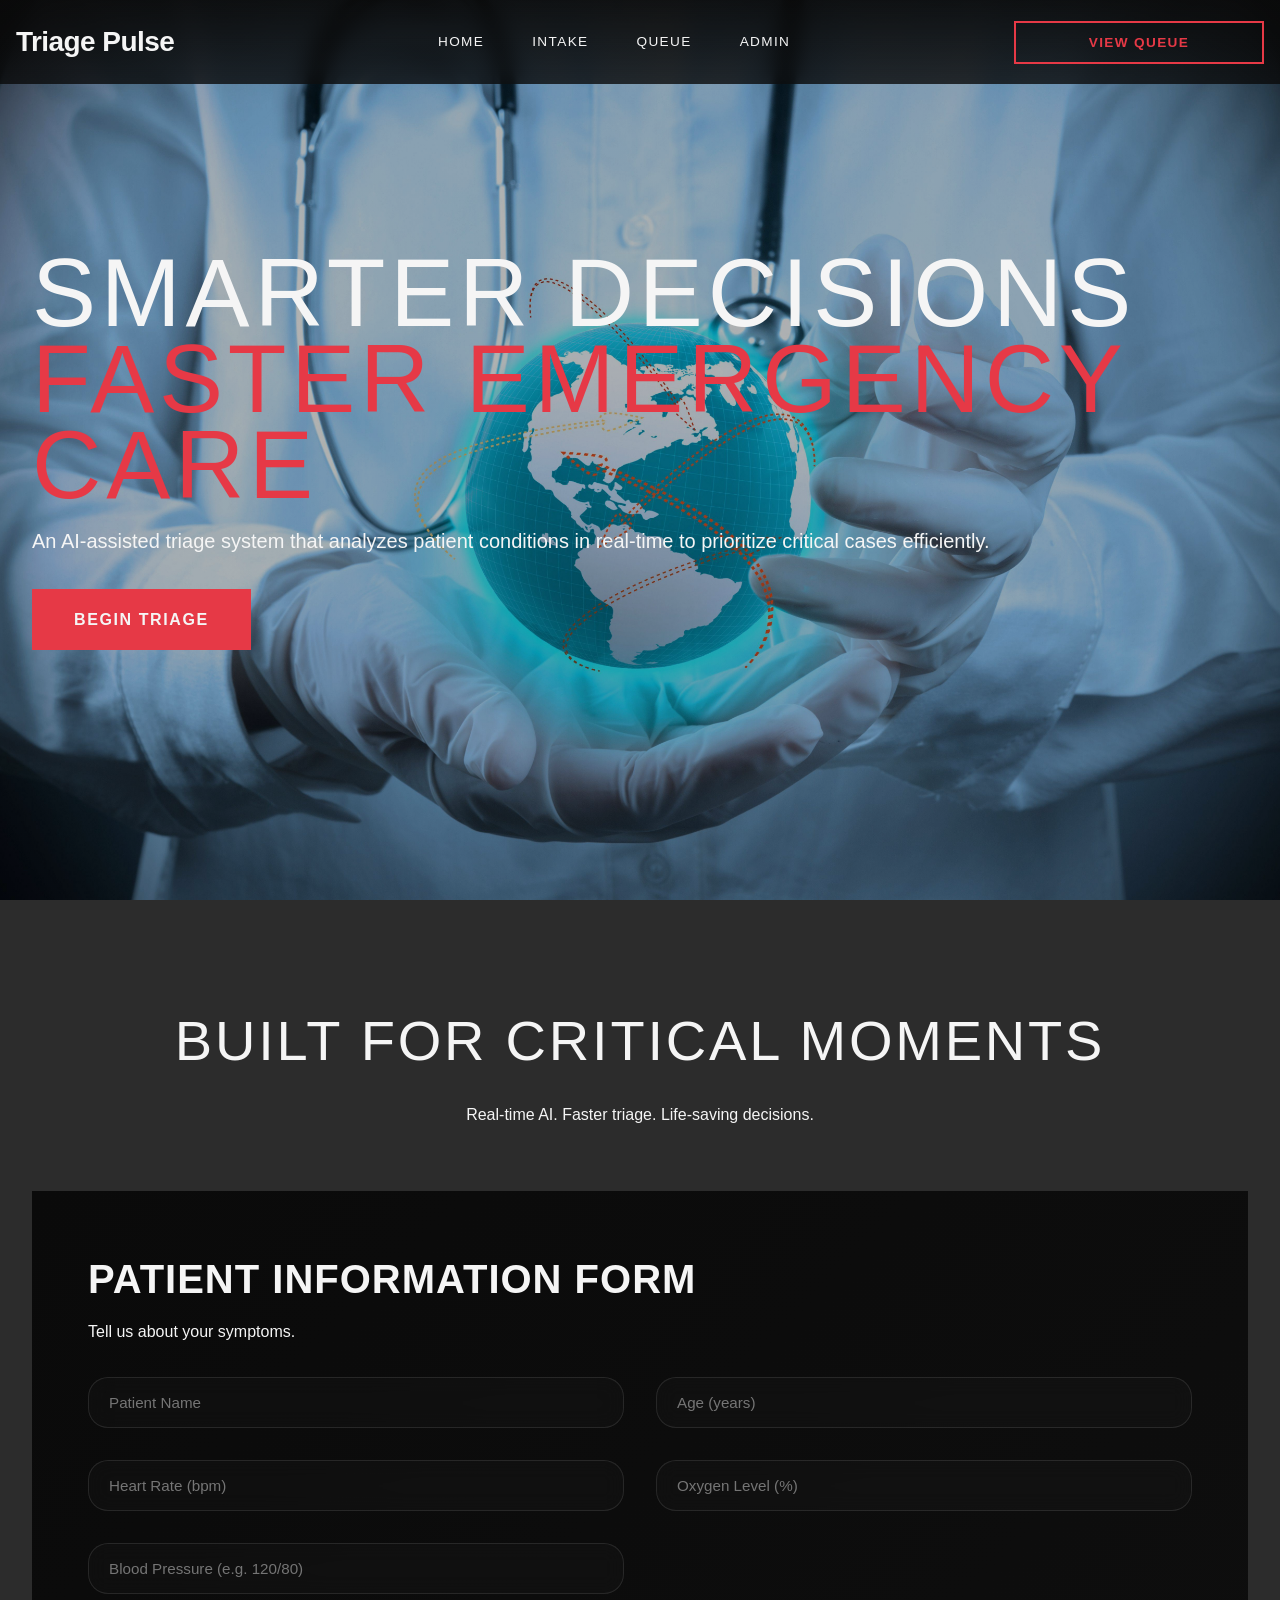
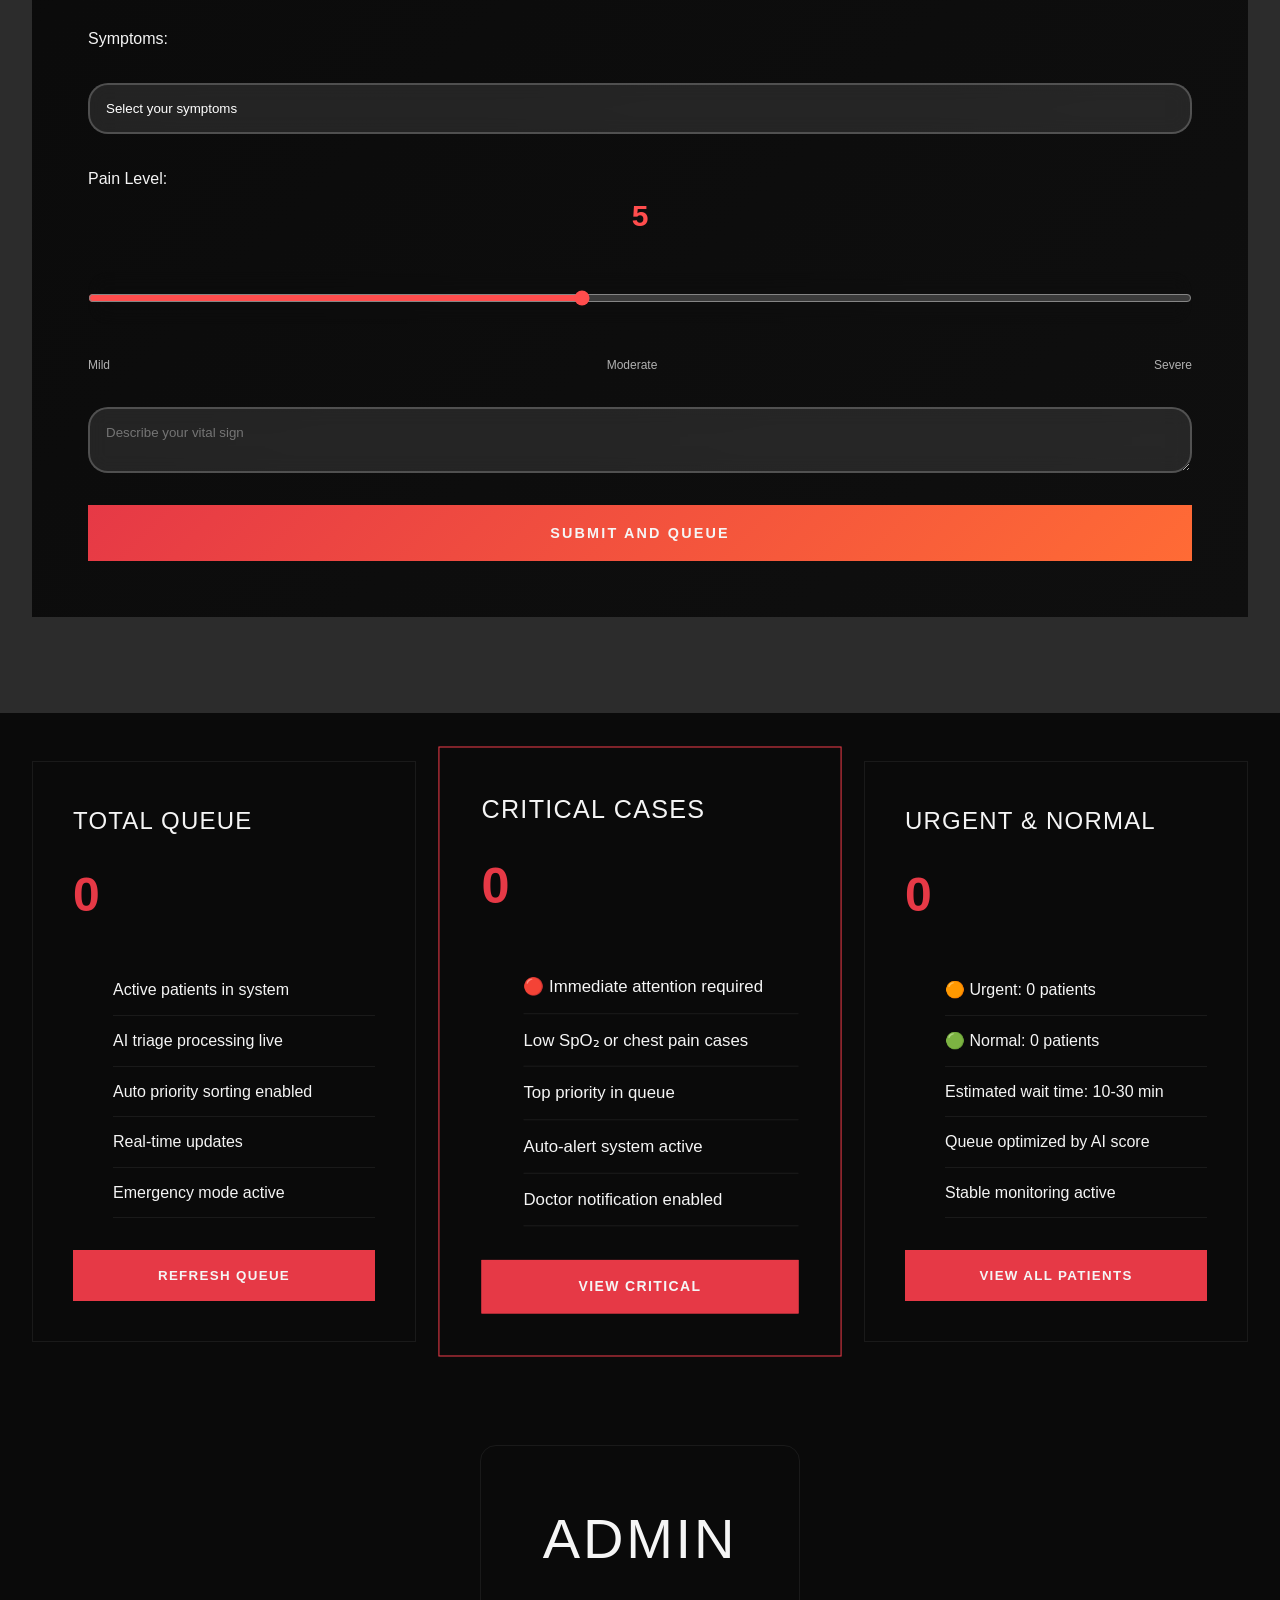
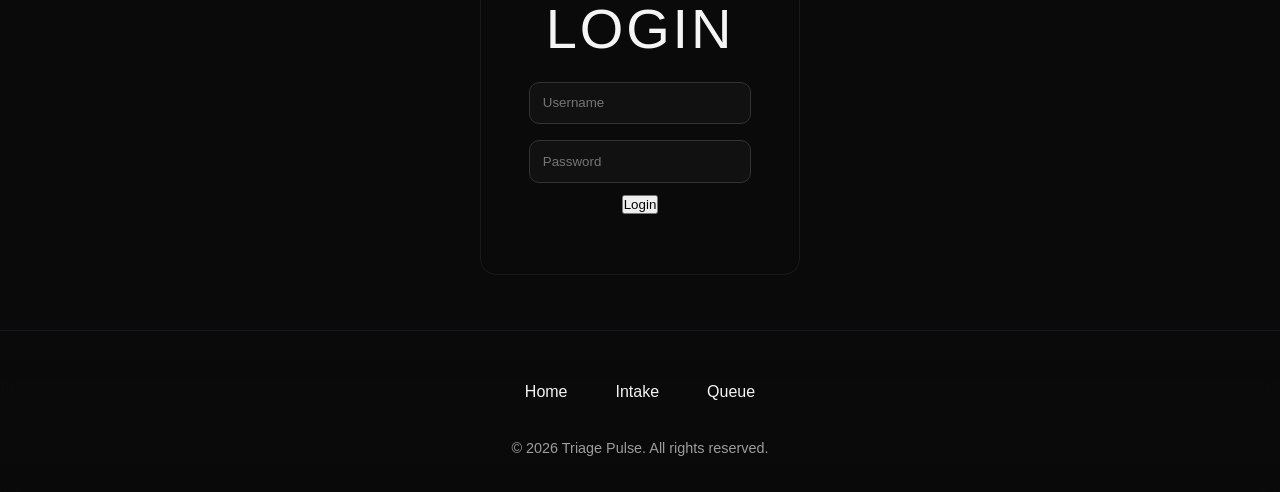
==== commit fa932f16: "Rebrand UI to TriagePulse" ====
--- a/UI/index.html
+++ b/UI/index.html
@@ -1,7 +1,7 @@
 <!DOCTYPE html>
 <html>
 <head>
-  <title>Emergency Triage System</title>
+  <title>TriagePulse - AI Emergency Triage</title>
     <link rel="stylesheet" href="index.css">
 </head>
 
@@ -10,7 +10,7 @@
 <!-- NAV -->
 <div class="nav">
   <div class="nav-container">
-    <div class="logo">Triage System</div>
+    <div class="logo">Triage Pulse</div>
 
     <ul class="nav-links">
       <li><a href="#home" class="nav-link">Home</a></li>
@@ -210,7 +210,7 @@
                 <a href="#queue">Queue</a>
             </div>
             <div class="footer-copyright">
-               © 2026 Triage System. All rights reserved.
+               © 2026 Triage Pulse. All rights reserved.
             </div>
         </div>
     </footer>
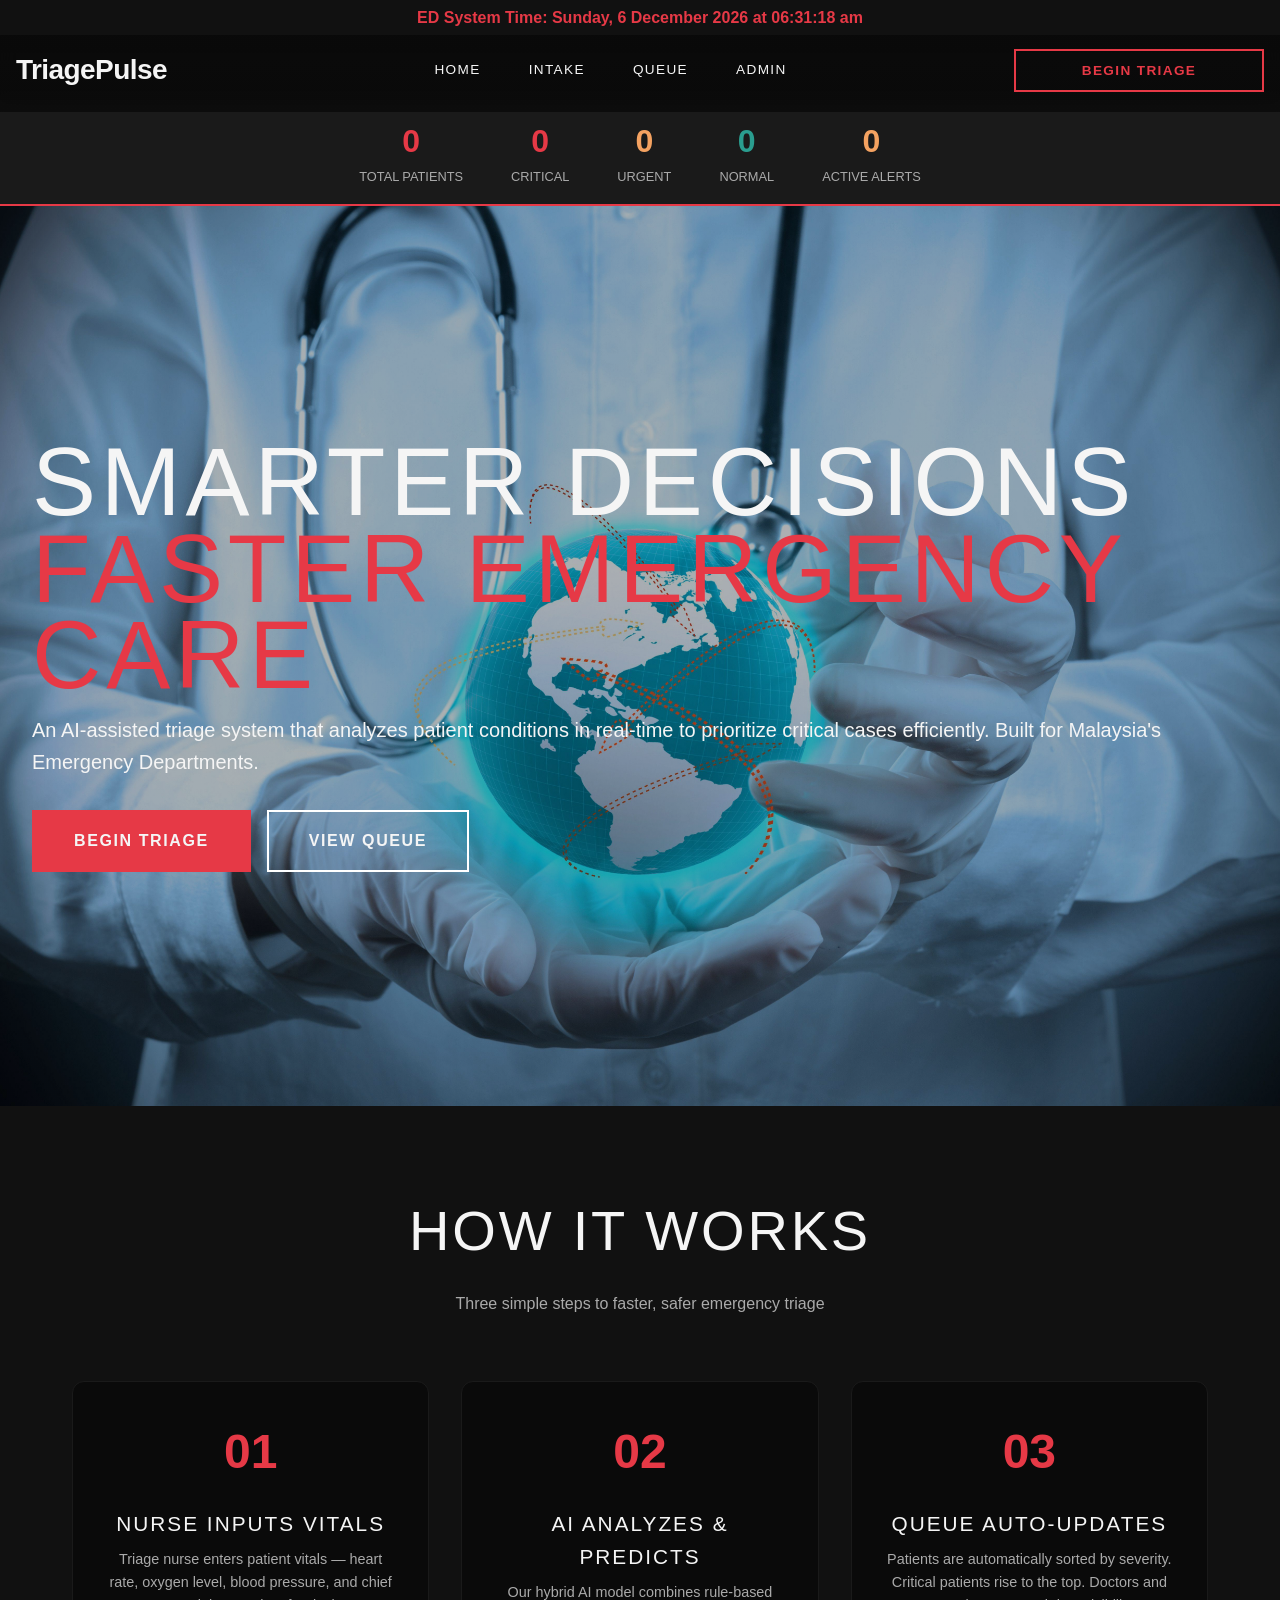
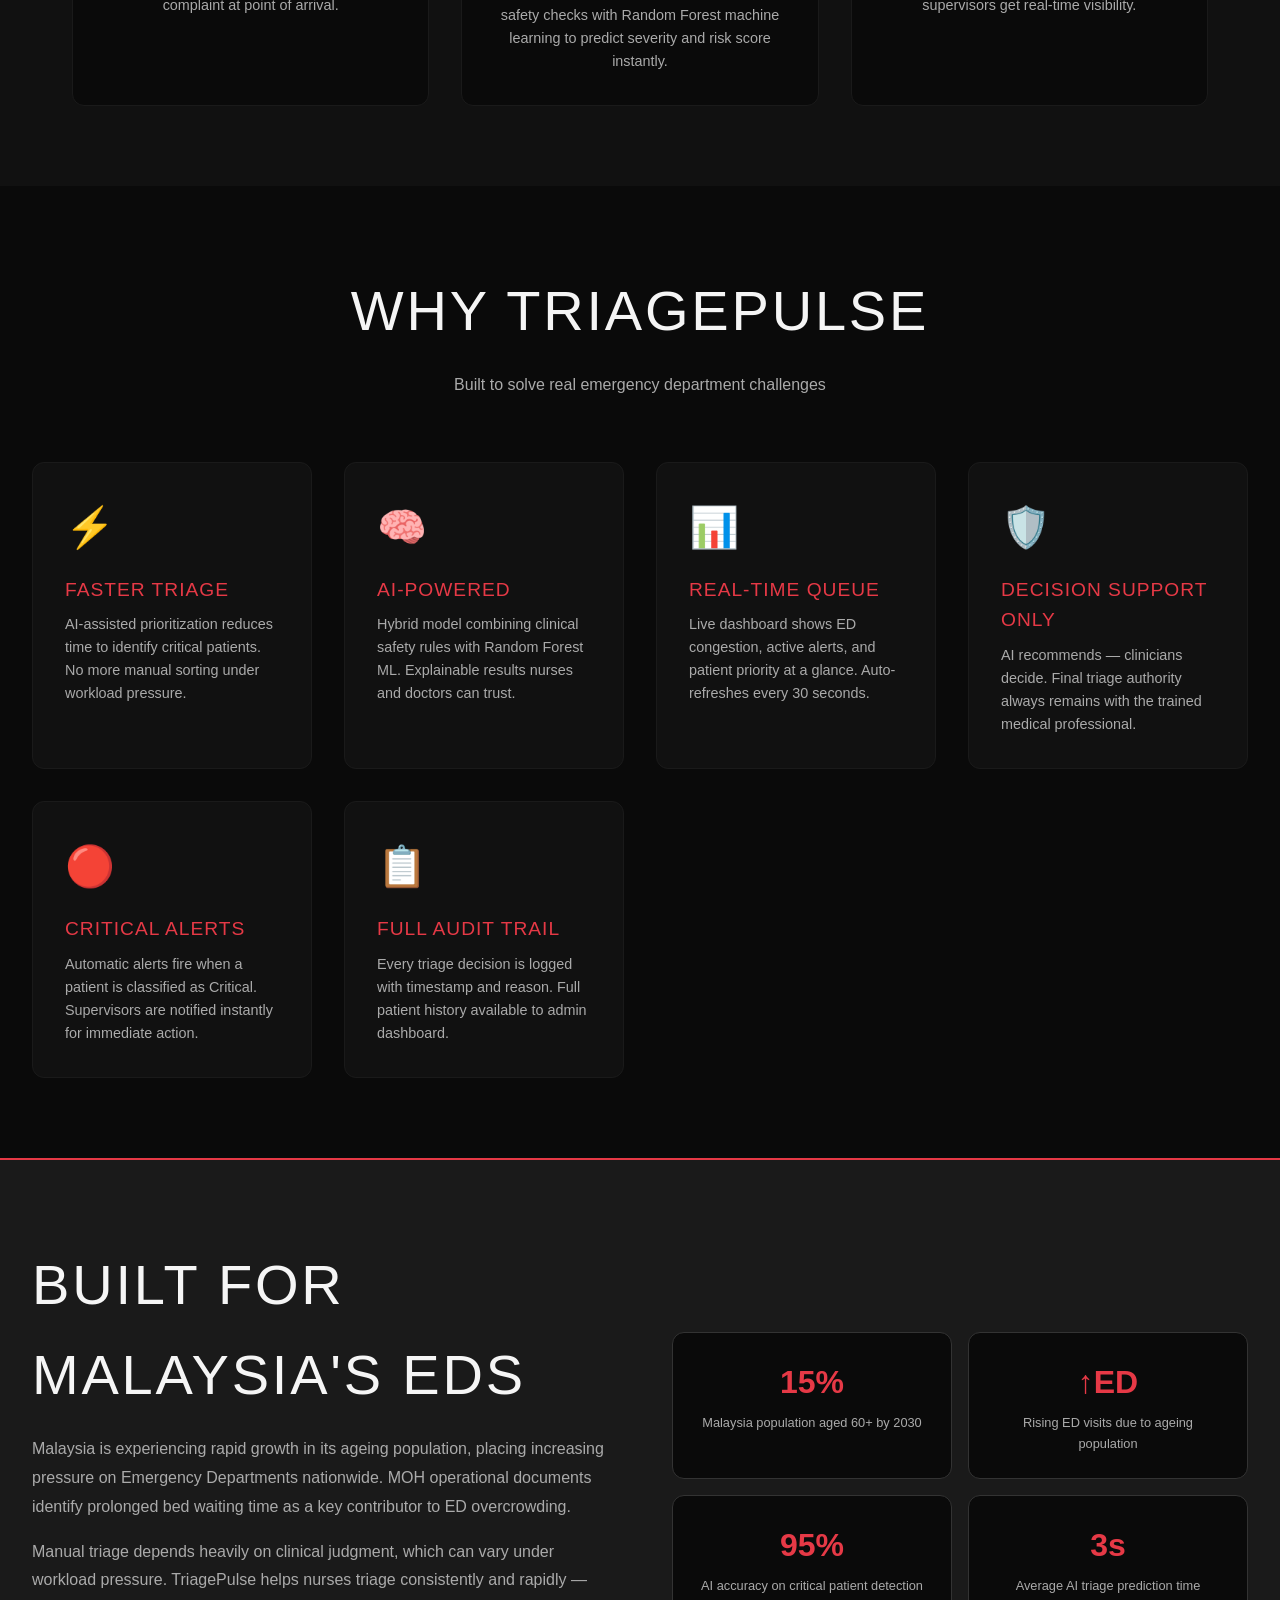
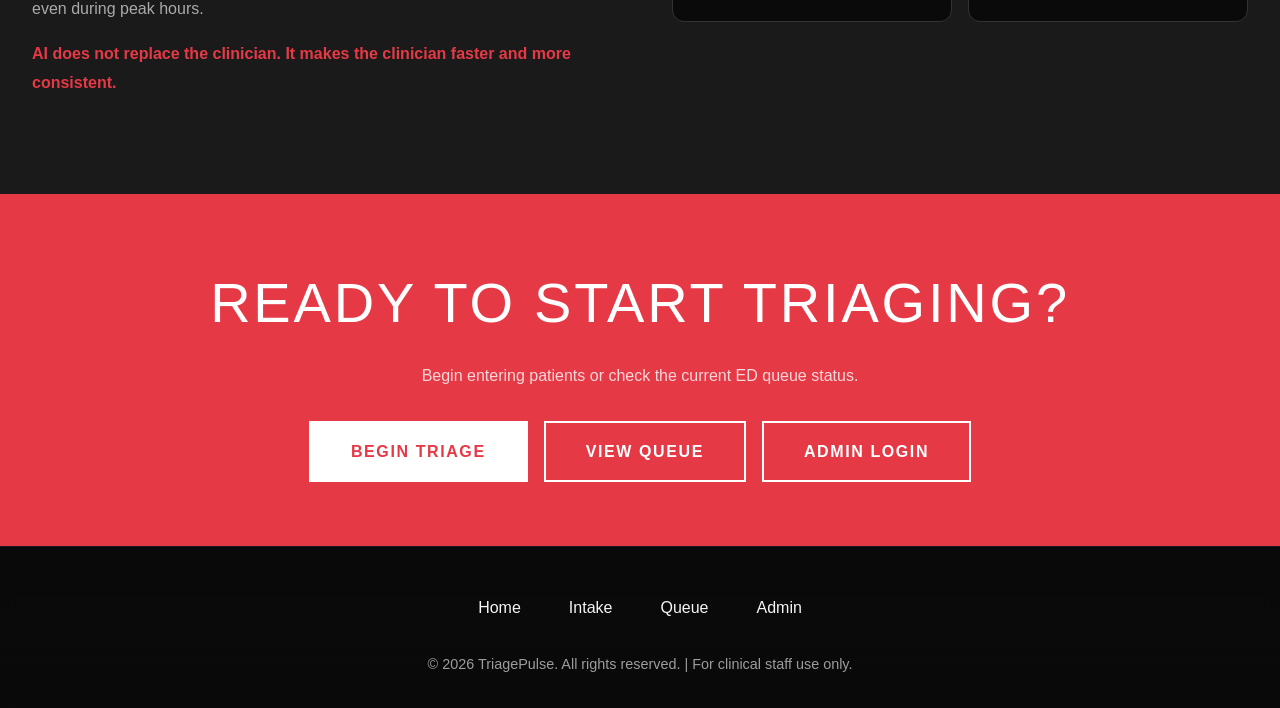
==== commit d35a9eee: "Final UI - multi-page, discharge button, admin portal, queue filter" ====
--- a/UI/index.html
+++ b/UI/index.html
@@ -1,497 +1,275 @@
 <!DOCTYPE html>
 <html>
 <head>
+  <meta charset="UTF-8">
   <title>TriagePulse - AI Emergency Triage</title>
-    <link rel="stylesheet" href="index.css">
+  <link rel="stylesheet" href="index.css">
+  <style>
+    .live-stats-banner {
+      background: #1a1a1a;
+      padding: 1rem 2rem;
+      display: flex;
+      justify-content: center;
+      gap: 3rem;
+      border-bottom: 2px solid #E63946;
+      margin-top: 100px;
+      flex-wrap: wrap;
+    }
+    .live-stat-item { text-align: center; color: #f5f5f5; }
+    .live-stat-number { font-size: 2rem; font-weight: bold; color: #E63946; }
+    .live-stat-label { font-size: 0.8rem; color: #aaa; text-transform: uppercase; }
+    .live-clock { color: #E63946; font-size: 1rem; font-weight: bold; text-align: center; padding: 0.3rem 0; background: #111; position: fixed; top: 0; width: 100%; z-index: 1001; }
+    .nav { top: 28px !important; }
+    .how-it-works { background: #111; padding: 5rem 0; }
+    .how-it-works .container { max-width: 1200px; margin: 0 auto; padding: 0 2rem; }
+    .steps-grid { display: grid; grid-template-columns: repeat(auto-fit, minmax(250px, 1fr)); gap: 2rem; margin-top: 3rem; }
+    .step-card { background: #0a0a0a; border: 1px solid #1a1a1a; padding: 2rem; border-radius: 12px; text-align: center; transition: all 0.3s ease; }
+    .step-card:hover { border-color: #E63946; transform: translateY(-5px); }
+    .step-number { font-size: 3rem; font-weight: bold; color: #E63946; margin-bottom: 1rem; }
+    .step-title { font-size: 1.3rem; color: #f5f5f5; margin-bottom: 0.5rem; text-transform: uppercase; letter-spacing: 2px; }
+    .step-desc { color: #aaa; font-size: 0.9rem; line-height: 1.6; }
+    .why-section { background: #0a0a0a; padding: 5rem 0; }
+    .why-grid { display: grid; grid-template-columns: repeat(auto-fit, minmax(280px, 1fr)); gap: 2rem; margin-top: 3rem; }
+    .why-card { background: #111; border: 1px solid #1a1a1a; padding: 2rem; border-radius: 12px; transition: all 0.3s ease; }
+    .why-card:hover { border-color: #E63946; transform: translateY(-5px); }
+    .why-icon { font-size: 2.5rem; margin-bottom: 1rem; }
+    .why-title { font-size: 1.2rem; color: #E63946; margin-bottom: 0.5rem; text-transform: uppercase; letter-spacing: 1px; }
+    .why-desc { color: #aaa; font-size: 0.9rem; line-height: 1.6; }
+    .malaysia-section { background: #1a1a1a; padding: 5rem 0; border-top: 2px solid #E63946; }
+    .malaysia-content { display: grid; grid-template-columns: 1fr 1fr; gap: 4rem; align-items: center; }
+    .malaysia-text h2 { color: #f5f5f5; margin-bottom: 1rem; }
+    .malaysia-text p { color: #aaa; line-height: 1.8; margin-bottom: 1rem; }
+    .malaysia-stats { display: grid; grid-template-columns: 1fr 1fr; gap: 1rem; }
+    .malaysia-stat { background: #0a0a0a; padding: 1.5rem; border-radius: 12px; border: 1px solid #333; text-align: center; }
+    .malaysia-stat-number { font-size: 2rem; font-weight: bold; color: #E63946; }
+    .malaysia-stat-label { color: #aaa; font-size: 0.8rem; margin-top: 0.3rem; }
+    .cta-section { background: #E63946; padding: 4rem 0; text-align: center; }
+    .cta-section h2 { color: #fff; margin-bottom: 1rem; }
+    .cta-section p { color: rgba(255,255,255,0.8); margin-bottom: 2rem; }
+    .cta-buttons { display: flex; gap: 1rem; justify-content: center; flex-wrap: wrap; }
+    .btn-white { background: #fff; color: #E63946; padding: 1rem 2.5rem; text-decoration: none; font-weight: 600; text-transform: uppercase; letter-spacing: 0.1em; transition: all 0.3s ease; border: 2px solid #fff; }
+    .btn-white:hover { background: transparent; color: #fff; }
+    .btn-outline-white { background: transparent; color: #fff; padding: 1rem 2.5rem; text-decoration: none; font-weight: 600; text-transform: uppercase; letter-spacing: 0.1em; transition: all 0.3s ease; border: 2px solid #fff; }
+    .btn-outline-white:hover { background: #fff; color: #E63946; }
+    @media (max-width: 768px) { .malaysia-content { grid-template-columns: 1fr; } .live-stats-banner { gap: 1rem; } }
+  </style>
 </head>
-
 <body>
+
+<!-- LIVE CLOCK -->
+<div class="live-clock" id="liveClock">Loading...</div>
 
 <!-- NAV -->
 <div class="nav">
   <div class="nav-container">
-    <div class="logo">Triage Pulse</div>
-
+    <div class="logo" onclick="window.location='index.html'">TriagePulse</div>
     <ul class="nav-links">
-      <li><a href="#home" class="nav-link">Home</a></li>
-      <li><a href="#intake" class="nav-link">Intake</a></li>
-      <li><a href="#queue" class="nav-link">Queue</a></li>
-      <li><a href="#admin" onclick="toggleAdmin(event)" class="nav-link">Admin</a></li>
+      <li><a href="index.html" class="nav-link">Home</a></li>
+      <li><a href="intake.html" class="nav-link">Intake</a></li>
+      <li><a href="queue.html" class="nav-link">Queue</a></li>
+      <li><a href="admin.html" class="nav-link">Admin</a></li>
     </ul>
-    <button class="intake-btn" onclick="refreshQueueAndScroll()">
-            View Queue
-          </button>
+    <button class="intake-btn" onclick="window.location='intake.html'">Begin Triage</button>
   </div>
 </div>
 
-<!-- home -->
- <section id="home" class="main">
+<!-- LIVE STATS BANNER -->
+<div class="live-stats-banner">
+  <div class="live-stat-item">
+    <div class="live-stat-number" id="bannerTotal">0</div>
+    <div class="live-stat-label">Total Patients</div>
+  </div>
+  <div class="live-stat-item">
+    <div class="live-stat-number" id="bannerCritical" style="color:#E63946;">0</div>
+    <div class="live-stat-label">Critical</div>
+  </div>
+  <div class="live-stat-item">
+    <div class="live-stat-number" id="bannerUrgent" style="color:#f4a261;">0</div>
+    <div class="live-stat-label">Urgent</div>
+  </div>
+  <div class="live-stat-item">
+    <div class="live-stat-number" id="bannerNormal" style="color:#2a9d8f;">0</div>
+    <div class="live-stat-label">Normal</div>
+  </div>
+  <div class="live-stat-item">
+    <div class="live-stat-number" id="bannerAlerts" style="color:#f4a261;">0</div>
+    <div class="live-stat-label">Active Alerts</div>
+  </div>
+</div>
+
+<!-- HERO -->
+<section id="home" class="main">
   <div class="main-bg"></div>
   <div class="container">
     <div class="main-content">
       <h1>Smarter Decisions<br><span>Faster Emergency Care</span></h1>
-      <p class="main-subtitle">An AI-assisted triage system that analyzes patient conditions in real-time to prioritize critical cases efficiently.</p>
+      <p class="main-subtitle">An AI-assisted triage system that analyzes patient conditions in real-time to prioritize critical cases efficiently. Built for Malaysia's Emergency Departments.</p>
       <div class="main-buttons">
-        <a href="#intake" class="btn-primary">Begin Triage</a>
-      </div>
-    </div>
-  </div>
- </section>
-
- <section class="intake" id="intake">
+        <a href="intake.html" class="btn-primary">Begin Triage</a>
+        <a href="queue.html" class="btn-primary" style="background:transparent; border:2px solid #fff;">View Queue</a>
+      </div>
+    </div>
+  </div>
+</section>
+
+<!-- HOW IT WORKS -->
+<section class="how-it-works">
   <div class="container">
     <div class="section-header">
-      <h2>Built for Critical Moments</h2>
-      <p>Real-time AI. Faster triage. Life-saving decisions.</p>
-    </div>
-    <form class="contact-form fade-in animate">
-      <div class="form-header">
-        <h3>Patient Information Form</h3>
-        <p>Tell us about your symptoms.</p>
-      </div>
-      <div class="form-group">
-        <input type="text" placeholder="Patient Name" id="patientName" required="">
-        <input type="text" placeholder="Age (years)" id="patientAge" inputmode="numeric" min="0" max="120" pattern="[0-9]*" required="">
-      </div>
-      <div class="form-group">
-        <input type="text" placeholder="Heart Rate (bpm)" id="heartRate" inputmode="numeric" required="">
-        <input type="text" placeholder="Oxygen Level (%)" id="oxygenLevel" inputmode="numeric" required="">
-      </div>
-      <div class="form-group">
-        <input type="text" placeholder="Blood Pressure (e.g. 120/80)" id="bloodPressure" required="">
-      </div>
-
-      <label for="symptom">Symptoms:</label>
-        <select id="symptom" name="symptoms">
-          <option value="">Select your symptoms</option>
-          <optgroup label="Cardiac">
-            <option value="chest pain">Chest Pain</option>
-            <option value="irregular heartbeat">Irregular Heartbeat</option>
-            <option value="fainting">Fainting</option>
-          </optgroup>
-          <optgroup label="Respiratory">
-            <option value="difficulty breathing">Breathing Difficulty</option>
-            <option value="cough">Cough</option>
-          </optgroup>
-          <optgroup label="General">
-            <option value="fever">Fever</option>
-            <option value="fatigue">Fatigue</option>
-          </optgroup>
-          <optgroup label="Neurological">
-            <option value="headache">Headache</option>
-            <option value="dizziness">Dizziness</option>
-          </optgroup>
-          <optgroup label="Injury">
-            <option value="injury">Injury</option>
-            <option value="bleeding">Bleeding</option>
-          </optgroup>
-      </select>
-
-      <label>Pain Level: <span id="painValue">5</span></label>
-      <input type="range" min="1" max="10" value="5" id="pain" oninput="updatePain(this.value)">
-      <div class="pain-labels">
-        <span>Mild</span>
-        <span>Moderate</span>
-        <span>Severe</span>
-      </div>
-      
-      <textarea placeholder="Describe your vital sign" id="vitalNotes" required=""></textarea>
-      <button type="button" class="form-submit" onclick="submitPatient();">
-        <span>Submit and Queue</span>
-      </button>
-    </form>
-    <div id="resultBox"></div>
-  </div>
- </section>
-
- <section class="queue" id="queue">
-  <div class="container">
-    <div class="queue-grid" id="queueContainer">
-
-      <!-- TOTAL QUEUE -->
-      <div class="queue-card">
-          <h3 class="case-name">Total Queue</h3>
-          <div class="case-number" id="totalQueueCount">0</div>
-          <ul class="case-features">
-              <li>Active patients in system</li>
-              <li>AI triage processing live</li>
-              <li>Auto priority sorting enabled</li>
-              <li>Real-time updates</li>
-              <li>Emergency mode active</li>
-          </ul>
-          <button class="btn-primary" onclick="refreshQueueAndScroll()" style="width: 100%; text-align: center;">
-            Refresh Queue
-          </button>
-      </div>
-
-      <!-- CRITICAL -->
-      <div class="queue-card featured">
-          <h3 class="case-name">Critical Cases</h3>
-          <div class="case-number" id="criticalQueueCount">0</div>
-          <ul class="case-features">
-              <li>🔴 Immediate attention required</li>
-              <li>Low SpO₂ or chest pain cases</li>
-              <li>Top priority in queue</li>
-              <li>Auto-alert system active</li>
-              <li>Doctor notification enabled</li>
-          </ul>
-          <button class="btn-primary" onclick="viewCriticalCases()" style="width: 100%; text-align: center;">
-              View Critical
-          </button>
-      </div>
-
-      <!-- URGENT + NORMAL -->
-      <div class="queue-card">
-          <h3 class="case-name">Urgent & Normal</h3>
-          <div class="case-number" id="urgentNormalQueueCount">0</div>
-          <ul class="case-features">
-              <li>🟠 Urgent: <span id="urgentQueueCount">0</span> patients</li>
-              <li>🟢 Normal: <span id="normalQueueCount">0</span> patients</li>
-              <li>Estimated wait time: 10-30 min</li>
-              <li>Queue optimized by AI score</li>
-              <li>Stable monitoring active</li>
-          </ul>
-          <button class="btn-primary" onclick="toggleAllPatients()" style="width: 100%; text-align: center;">
-              <a href="#queuelist" style="text-decoration: none; color: #f5f5f5;">View All Patients</a>
-          </button>
-      </div>
-
-    </div>
-  </div>
- </section>
-
- <section class="queuelist" id="queuelist">
-    <div id="allPatients" class="queue-grid" style="display:none; margin-top:2rem;">
-      <h2>Patient List</h2>
-    </div>
- </section>
-
- <section id="loginSection" class="login-section">
-  <div class="login-box">
-    <h2>Admin Login</h2>
-    <input type="text" id="adminUser" placeholder="Username">
-    <input type="password" id="adminPass" placeholder="Password">
-    <button onclick="adminLogin()" class="admin-btn">Login</button>
-    <p id="loginError" style="color:#E63946; margin-top:10px;"></p>
-  </div>
-</section>
-
-<section id="adminSection" style="display:none;">
-  <h2>Admin Dashboard</h2>
-  <div class="admin-stats">
-    <div class="stat-card">
-      <div class="stat-number" id="totalCount">0</div>
-      <div class="stat-label">Total Patients</div>
-    </div>
-    <div class="stat-card">
-      <div class="stat-number" id="criticalCount">0</div>
-      <div class="stat-label">Critical</div>
-    </div>
-    </div>
-    <div class="stat-card">
-      <div class="stat-number" id="urgentCount">0</div>
-      <div class="stat-label">Urgent</div>
-    </div>
-    <div class="stat-card">
-      <div class="stat-number" id="normalCount">0</div>
-      <div class="stat-label">Normal</div>
-    </div>
-  <div class="admin-buttons">
-    <button class="admin-btn danger" onclick="clearAllPatients()">Clear System</button>
-  </div>
-  <button class="admin-btn danger" onclick="adminLogout()">Logout</button>
-</section>
-
- <footer class="footer">
-        <div class="footer-content">
-            <div class="footer-links">
-                <a href="#home">Home</a>
-                <a href="#intake">Intake</a>
-                <a href="#queue">Queue</a>
-            </div>
-            <div class="footer-copyright">
-               © 2026 Triage Pulse. All rights reserved.
-            </div>
-        </div>
-    </footer>
-
+      <h2>How It Works</h2>
+      <p style="color:#aaa;">Three simple steps to faster, safer emergency triage</p>
+    </div>
+    <div class="steps-grid">
+      <div class="step-card">
+        <div class="step-number">01</div>
+        <div class="step-title">Nurse Inputs Vitals</div>
+        <div class="step-desc">Triage nurse enters patient vitals — heart rate, oxygen level, blood pressure, and chief complaint at point of arrival.</div>
+      </div>
+      <div class="step-card">
+        <div class="step-number">02</div>
+        <div class="step-title">AI Analyzes & Predicts</div>
+        <div class="step-desc">Our hybrid AI model combines rule-based safety checks with Random Forest machine learning to predict severity and risk score instantly.</div>
+      </div>
+      <div class="step-card">
+        <div class="step-number">03</div>
+        <div class="step-title">Queue Auto-Updates</div>
+        <div class="step-desc">Patients are automatically sorted by severity. Critical patients rise to the top. Doctors and supervisors get real-time visibility.</div>
+      </div>
+    </div>
+  </div>
+</section>
+
+<!-- WHY TRIAGEPULSE -->
+<section class="why-section">
+  <div class="container">
+    <div class="section-header">
+      <h2>Why TriagePulse</h2>
+      <p style="color:#aaa;">Built to solve real emergency department challenges</p>
+    </div>
+    <div class="why-grid">
+      <div class="why-card">
+        <div class="why-icon">⚡</div>
+        <div class="why-title">Faster Triage</div>
+        <div class="why-desc">AI-assisted prioritization reduces time to identify critical patients. No more manual sorting under workload pressure.</div>
+      </div>
+      <div class="why-card">
+        <div class="why-icon">🧠</div>
+        <div class="why-title">AI-Powered</div>
+        <div class="why-desc">Hybrid model combining clinical safety rules with Random Forest ML. Explainable results nurses and doctors can trust.</div>
+      </div>
+      <div class="why-card">
+        <div class="why-icon">📊</div>
+        <div class="why-title">Real-Time Queue</div>
+        <div class="why-desc">Live dashboard shows ED congestion, active alerts, and patient priority at a glance. Auto-refreshes every 30 seconds.</div>
+      </div>
+      <div class="why-card">
+        <div class="why-icon">🛡️</div>
+        <div class="why-title">Decision Support Only</div>
+        <div class="why-desc">AI recommends — clinicians decide. Final triage authority always remains with the trained medical professional.</div>
+      </div>
+      <div class="why-card">
+        <div class="why-icon">🔴</div>
+        <div class="why-title">Critical Alerts</div>
+        <div class="why-desc">Automatic alerts fire when a patient is classified as Critical. Supervisors are notified instantly for immediate action.</div>
+      </div>
+      <div class="why-card">
+        <div class="why-icon">📋</div>
+        <div class="why-title">Full Audit Trail</div>
+        <div class="why-desc">Every triage decision is logged with timestamp and reason. Full patient history available to admin dashboard.</div>
+      </div>
+    </div>
+  </div>
+</section>
+
+<!-- MALAYSIA CONTEXT -->
+<section class="malaysia-section">
+  <div class="container">
+    <div class="malaysia-content">
+      <div class="malaysia-text">
+        <h2>Built for Malaysia's EDs</h2>
+        <p>Malaysia is experiencing rapid growth in its ageing population, placing increasing pressure on Emergency Departments nationwide. MOH operational documents identify prolonged bed waiting time as a key contributor to ED overcrowding.</p>
+        <p>Manual triage depends heavily on clinical judgment, which can vary under workload pressure. TriagePulse helps nurses triage consistently and rapidly — even during peak hours.</p>
+        <p style="color:#E63946; font-weight:bold;">AI does not replace the clinician. It makes the clinician faster and more consistent.</p>
+      </div>
+      <div class="malaysia-stats">
+        <div class="malaysia-stat">
+          <div class="malaysia-stat-number">15%</div>
+          <div class="malaysia-stat-label">Malaysia population aged 60+ by 2030</div>
+        </div>
+        <div class="malaysia-stat">
+          <div class="malaysia-stat-number">↑ED</div>
+          <div class="malaysia-stat-label">Rising ED visits due to ageing population</div>
+        </div>
+        <div class="malaysia-stat">
+          <div class="malaysia-stat-number">95%</div>
+          <div class="malaysia-stat-label">AI accuracy on critical patient detection</div>
+        </div>
+        <div class="malaysia-stat">
+          <div class="malaysia-stat-number">3s</div>
+          <div class="malaysia-stat-label">Average AI triage prediction time</div>
+        </div>
+      </div>
+    </div>
+  </div>
+</section>
+
+<!-- CTA -->
+<section class="cta-section">
+  <div class="container">
+    <h2>Ready to Start Triaging?</h2>
+    <p>Begin entering patients or check the current ED queue status.</p>
+    <div class="cta-buttons">
+      <a href="intake.html" class="btn-white">Begin Triage</a>
+      <a href="queue.html" class="btn-outline-white">View Queue</a>
+      <a href="admin.html" class="btn-outline-white">Admin Login</a>
+    </div>
+  </div>
+</section>
+
+<!-- FOOTER -->
+<footer class="footer">
+  <div class="footer-content">
+    <div class="footer-links">
+      <a href="index.html">Home</a>
+      <a href="intake.html">Intake</a>
+      <a href="queue.html">Queue</a>
+      <a href="admin.html">Admin</a>
+    </div>
+    <div class="footer-copyright">© 2026 TriagePulse. All rights reserved. | For clinical staff use only.</div>
+  </div>
+</footer>
 
 <script>
-  // BACKEND URL
   const API_URL = "http://127.0.0.1:8000";
 
-  // GLOBAL PATIENT DATA
-  let patients = [];
-
-  // UPDATE PAIN DISPLAY (SLIDER)
-  function updatePain(value) {
-    document.getElementById("painValue").innerText = value;
+  function updateClock() {
+    const now = new Date();
+    document.getElementById("liveClock").innerText =
+      "ED System Time: " + now.toLocaleString("en-MY", {
+        weekday: "long", year: "numeric", month: "long",
+        day: "numeric", hour: "2-digit", minute: "2-digit", second: "2-digit"
+      });
   }
-
-  // SUBMIT NEW PATIENT — CALLS BACKEND AI
-  async function submitPatient() {
-    let name = document.getElementById("patientName").value;
-    let age = parseInt(document.getElementById("patientAge").value);
-    let heartRate = parseInt(document.getElementById("heartRate").value);
-    let oxygenLevel = parseInt(document.getElementById("oxygenLevel").value);
-    let bloodPressure = document.getElementById("bloodPressure").value;
-    let symptom = document.getElementById("symptom").value;
-
-    // Basic validation
-    if (!name || !age || !heartRate || !oxygenLevel || !bloodPressure || !symptom) {
-      alert("Please fill in all required fields including Heart Rate and Oxygen Level.");
-      return;
-    }
-
-    let box = document.getElementById("resultBox");
-    box.innerHTML = "⏳ Analyzing patient with AI...";
-    box.style.display = "block";
-
-    try {
-      // STEP 1 — Add patient to backend
-      const res1 = await fetch(`${API_URL}/patients`, {
-        method: "POST",
-        headers: { "Content-Type": "application/json" },
-        body: JSON.stringify({
-          name: name,
-          age: age,
-          heart_rate: heartRate,
-          oxygen_level: oxygenLevel,
-          blood_pressure: bloodPressure,
-          symptom: symptom
-        })
-      });
-      const data1 = await res1.json();
-      const patientId = data1.patient_id;
-
-      // STEP 2 — Run AI triage
-      const res2 = await fetch(`${API_URL}/triage/${patientId}`, {
-        method: "POST",
-        headers: { "Content-Type": "application/json" },
-        body: JSON.stringify({})
-      });
-      const data2 = await res2.json();
-
-      const severity = data2.result.severity;
-      const riskScore = data2.result.risk_score;
-      const reason = data2.result.reason;
-
-      // STEP 3 — Save to local list
-      patients.push({ name, symptom, severity, score: riskScore, reason });
-
-      // STEP 4 — Show result box
-      box.className = "card";
-      if (severity === "Critical") box.classList.add("red");
-      else if (severity === "Urgent") box.classList.add("orange");
-      else box.classList.add("green");
-
-      box.innerHTML = `
-        <b>${severity}</b><br>
-        Patient: ${name}<br>
-        Risk Score: ${riskScore}%<br>
-        Reason: ${reason}
-      `;
-
-      // STEP 5 — Update admin stats
-      updateAdminStats();
-
-      // STEP 6 — Refresh queue counts from backend
-      loadQueueStats();
-
-    } catch (err) {
-      box.innerHTML = "❌ Error connecting to backend. Make sure the server is running on port 8000.";
-      console.error(err);
-    }
-  }
-
-  // LOAD QUEUE STATS FROM BACKEND
-  async function loadQueueStats() {
+  setInterval(updateClock, 1000);
+  updateClock();
+
+  async function loadBannerStats() {
     try {
       const res = await fetch(`${API_URL}/queue`);
       const data = await res.json();
       const queue = data.queue;
-
-      const total = queue.length;
-      const critical = queue.filter(p => p.severity === "Critical").length;
-      const urgent = queue.filter(p => p.severity === "Urgent").length;
-      const normal = queue.filter(p => p.severity === "Normal").length;
-
-      document.getElementById("totalQueueCount").innerText = total;
-      document.getElementById("criticalQueueCount").innerText = critical;
-      document.getElementById("urgentNormalQueueCount").innerText = urgent + normal;
-      document.getElementById("urgentQueueCount").innerText = urgent;
-      document.getElementById("normalQueueCount").innerText = normal;
-
-    } catch (err) {
-      console.error("Failed to load queue stats:", err);
-    }
+      document.getElementById("bannerTotal").innerText = queue.length;
+      document.getElementById("bannerCritical").innerText = queue.filter(p => p.severity === "Critical").length;
+      document.getElementById("bannerUrgent").innerText = queue.filter(p => p.severity === "Urgent").length;
+      document.getElementById("bannerNormal").innerText = queue.filter(p => p.severity === "Normal").length;
+      const res2 = await fetch(`${API_URL}/alerts`);
+      const data2 = await res2.json();
+      document.getElementById("bannerAlerts").innerText = data2.alerts.length;
+    } catch (err) { console.error(err); }
   }
 
-  // TOGGLE PATIENT LIST VIEW
-  function toggleAllPatients() {
-    let container = document.getElementById("allPatients");
-    if (container.style.display === "none" || container.style.display === "") {
-      container.style.display = "grid";
-      container.style.gridTemplateColumns = "repeat(2, 1fr)";
-      container.style.gap = "1rem";
-      renderAllPatients();
-    } else {
-      container.style.display = "none";
-    }
-  }
-
-  // RENDER ALL PATIENTS
-  function renderAllPatients() {
-    let container = document.getElementById("allPatients");
-    container.innerHTML = `<h2 style="width:100%; text-align:center; color:#F5F5F5;">Patient List</h2>`;
-    patients.sort((a, b) => b.score - a.score).forEach(p => {
-      let typeClass = p.severity.toLowerCase();
-      container.innerHTML += `
-        <div class="patient-bar ${typeClass}">
-          <div class="patient-info">
-            <div class="patient-name">${p.name}</div>
-            <div class="patient-symptom">${p.symptom}</div>
-          </div>
-          <div class="score-container">
-            <div class="score-bar">
-              <div class="score-fill" style="width:${p.score}%"></div>
-            </div>
-            <div class="badge">${p.severity}</div>
-          </div>
-        </div>
-      `;
-    });
-  }
-
-  // REFRESH QUEUE + SCROLL
-  function refreshQueueAndScroll() {
-    loadQueueStats();
-    toggleAllPatients();
-    refreshQueue();
-    setTimeout(() => {
-      document.getElementById("queuelist").scrollIntoView({ behavior: "smooth" });
-    }, 50);
-  }
-
-  // QUEUE RENDER (SORTED + LABELLED)
-  function refreshQueue() {
-    let container = document.getElementById("allPatients");
-    container.innerHTML = `<h2 style="width:100%; text-align:center; color:#F5F5F5; margin-bottom:1rem;">Queue List</h2>`;
-    const priorityOrder = { Critical: 3, Urgent: 2, Normal: 1 };
-    patients.sort((a, b) => {
-      if (priorityOrder[b.severity] !== priorityOrder[a.severity]) {
-        return priorityOrder[b.severity] - priorityOrder[a.severity];
-      }
-      return b.score - a.score;
-    });
-    let criticalCount = 0, urgentCount = 0, normalCount = 0;
-    patients.forEach(p => {
-      let label = "";
-      if (p.severity === "Critical") { criticalCount++; label = `Critical ${criticalCount}`; }
-      else if (p.severity === "Urgent") { urgentCount++; label = `Urgent ${urgentCount}`; }
-      else { normalCount++; label = `Normal ${normalCount}`; }
-      container.innerHTML += `
-        <div class="patient-bar ${p.severity.toLowerCase()}">
-          <div class="patient-info">
-            <div class="patient-name">${label} - ${p.name}</div>
-            <div class="patient-symptom">${p.symptom}</div>
-          </div>
-          <div class="score-container">
-            <div class="badge">${p.severity}</div>
-            <div class="score-bar">
-              <div class="score-fill" style="width:${p.score}%"></div>
-            </div>
-            <span>${p.score}%</span>
-          </div>
-        </div>
-      `;
-    });
-    container.style.display = "flex";
-  }
-
-  // VIEW ONLY CRITICAL CASES
-  function viewCriticalCases() {
-    let container = document.getElementById("allPatients");
-    container.style.display = "grid";
-    container.style.gridTemplateColumns = "repeat(2, 1fr)";
-    container.style.gap = "1rem";
-    let criticalPatients = patients.filter(p => p.severity === "Critical").sort((a, b) => b.score - a.score);
-    container.innerHTML = `<h2 style="width:100%; text-align:center; color:#F5F5F5; margin-bottom:1rem;">Critical Cases</h2>`;
-    let criticalCount = 0;
-    criticalPatients.forEach(p => {
-      criticalCount++;
-      container.innerHTML += `
-        <div class="patient-bar critical">
-          <div class="patient-info">
-            <div class="patient-name">Critical ${criticalCount} - ${p.name}</div>
-            <div class="patient-symptom">${p.symptom}</div>
-          </div>
-          <div class="score-container">
-            <div class="badge">Critical</div>
-            <div class="score-bar">
-              <div class="score-fill" style="width:${p.score}%"></div>
-            </div>
-            <span>${p.score}%</span>
-          </div>
-        </div>
-      `;
-    });
-    setTimeout(() => {
-      document.getElementById("queuelist").scrollIntoView({ behavior: "smooth" });
-    }, 50);
-  }
-
-  // UPDATE ADMIN STATS
-  function updateAdminStats() {
-    let total = patients.length;
-    let critical = patients.filter(p => p.severity === "Critical").length;
-    let urgent = patients.filter(p => p.severity === "Urgent").length;
-    let normal = patients.filter(p => p.severity === "Normal").length;
-    document.getElementById("totalCount").innerText = total;
-    document.getElementById("criticalCount").innerText = critical;
-    document.getElementById("urgentCount").innerText = urgent;
-    document.getElementById("normalCount").innerText = normal;
-  }
-
-  // ADMIN LOGIN
-  function adminLogin() {
-    let user = document.getElementById("adminUser").value;
-    let pass = document.getElementById("adminPass").value;
-    let error = document.getElementById("loginError");
-    if (user === "admin" && pass === "1234") {
-      document.getElementById("loginSection").style.display = "none";
-      document.getElementById("adminSection").style.display = "block";
-      updateAdminStats();
-    } else {
-      error.innerText = "Invalid username or password";
-    }
-  }
-
-  // CLEAR ALL PATIENTS
-  function clearAllPatients() {
-    patients = [];
-    document.getElementById("resultBox").innerHTML = "";
-    document.getElementById("allPatients").innerHTML = "";
-    updateAdminStats();
-    document.getElementById("allPatients").style.display = "none";
-  }
-
-  // ADMIN LOGOUT
-  function adminLogout() {
-    if (!confirm("Are you sure you want to logout?")) return;
-    document.getElementById("adminSection").style.display = "none";
-    document.getElementById("loginSection").style.display = "block";
-    document.getElementById("adminUser").value = "";
-    document.getElementById("adminPass").value = "";
-    document.getElementById("loginError").innerText = "";
-  }
-
-  // LOAD QUEUE STATS ON PAGE LOAD
-  window.onload = function() {
-    loadQueueStats();
-  };
-
+  setInterval(loadBannerStats, 30000);
+  window.onload = loadBannerStats;
 </script>
-
 </body>
 </html>
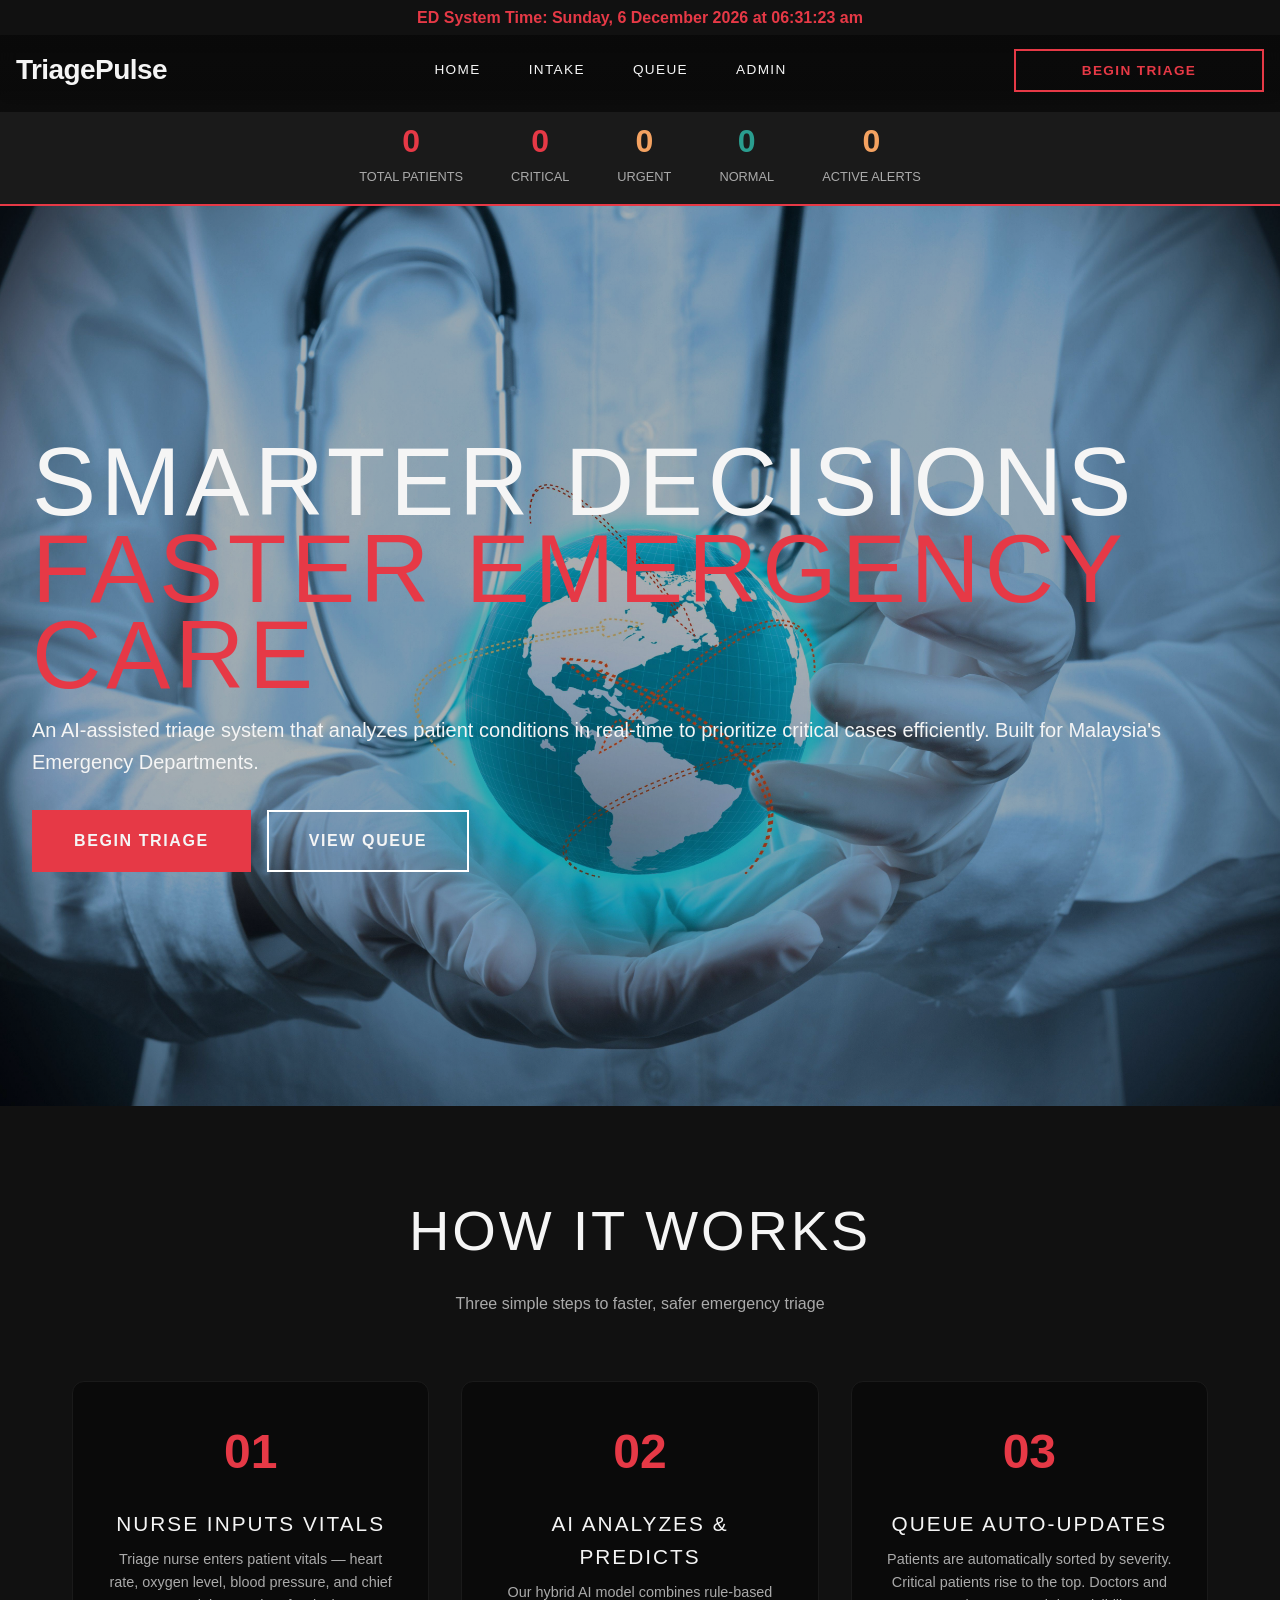
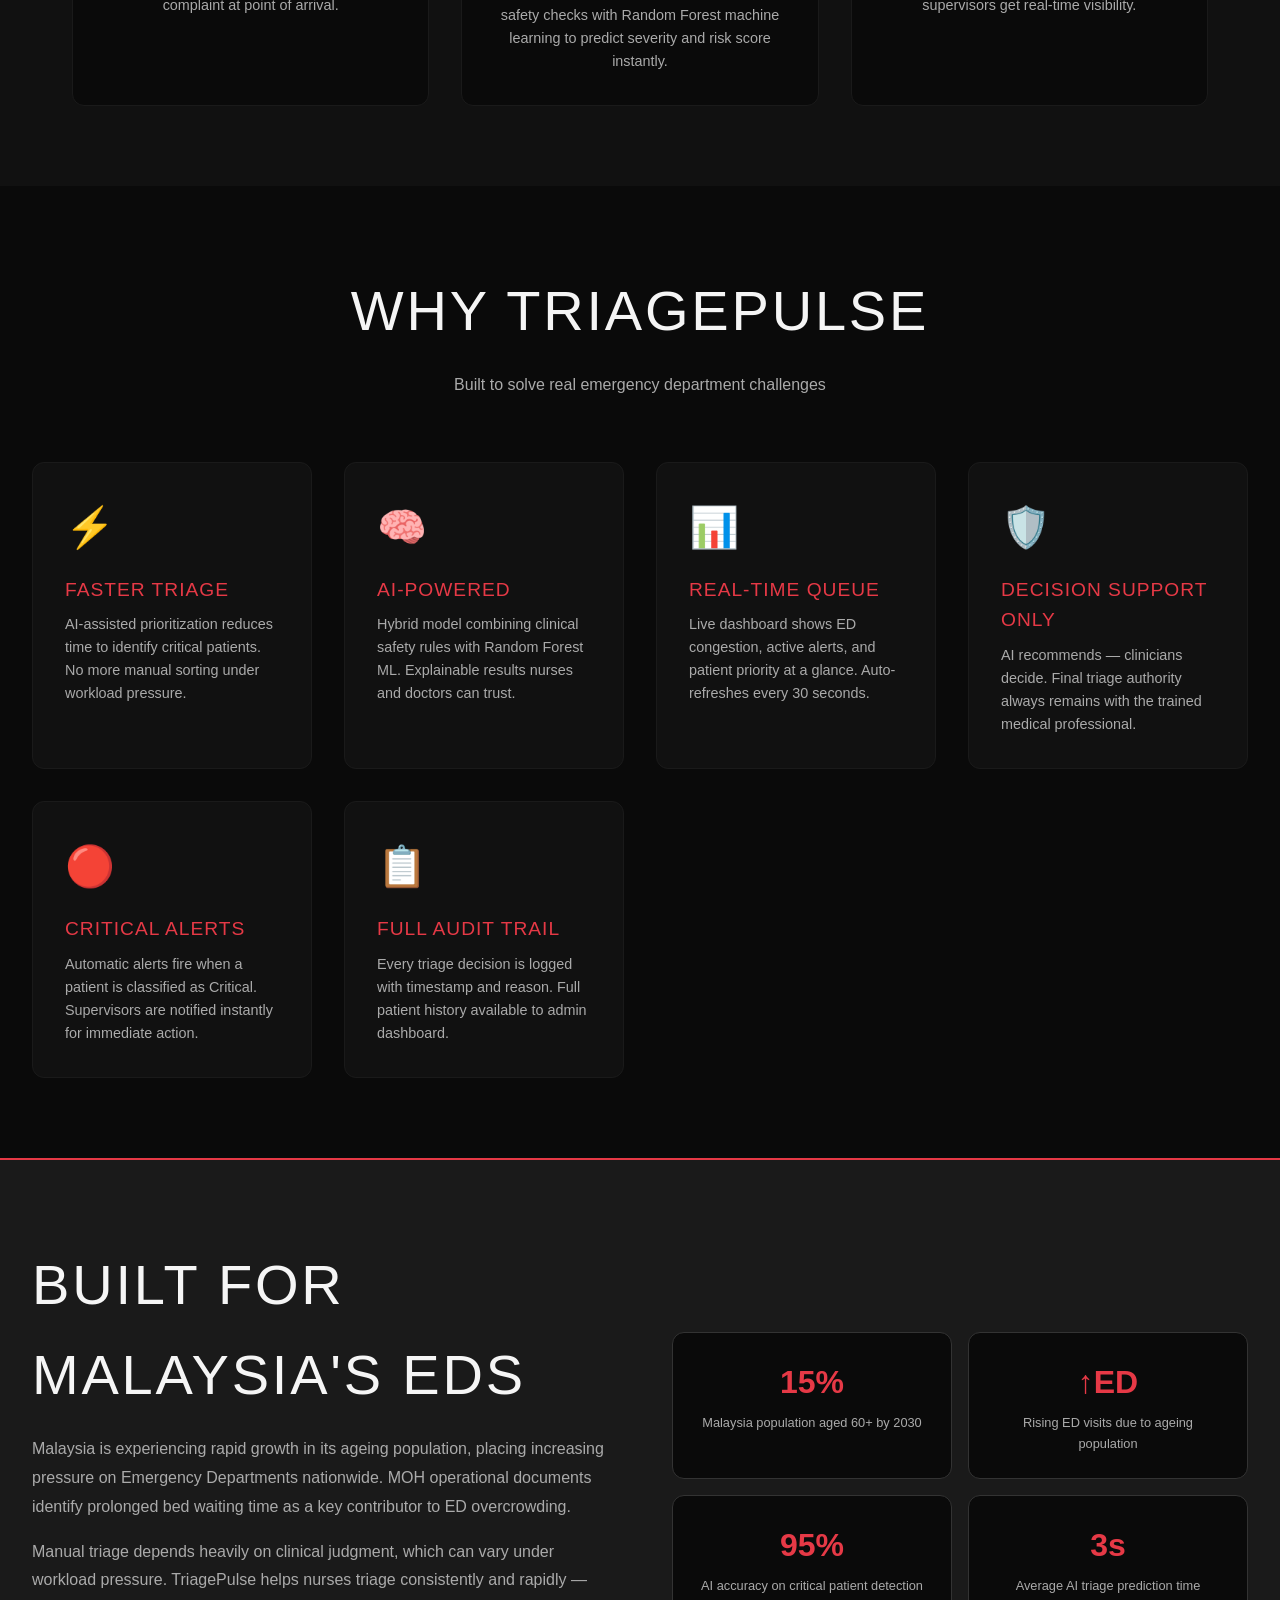
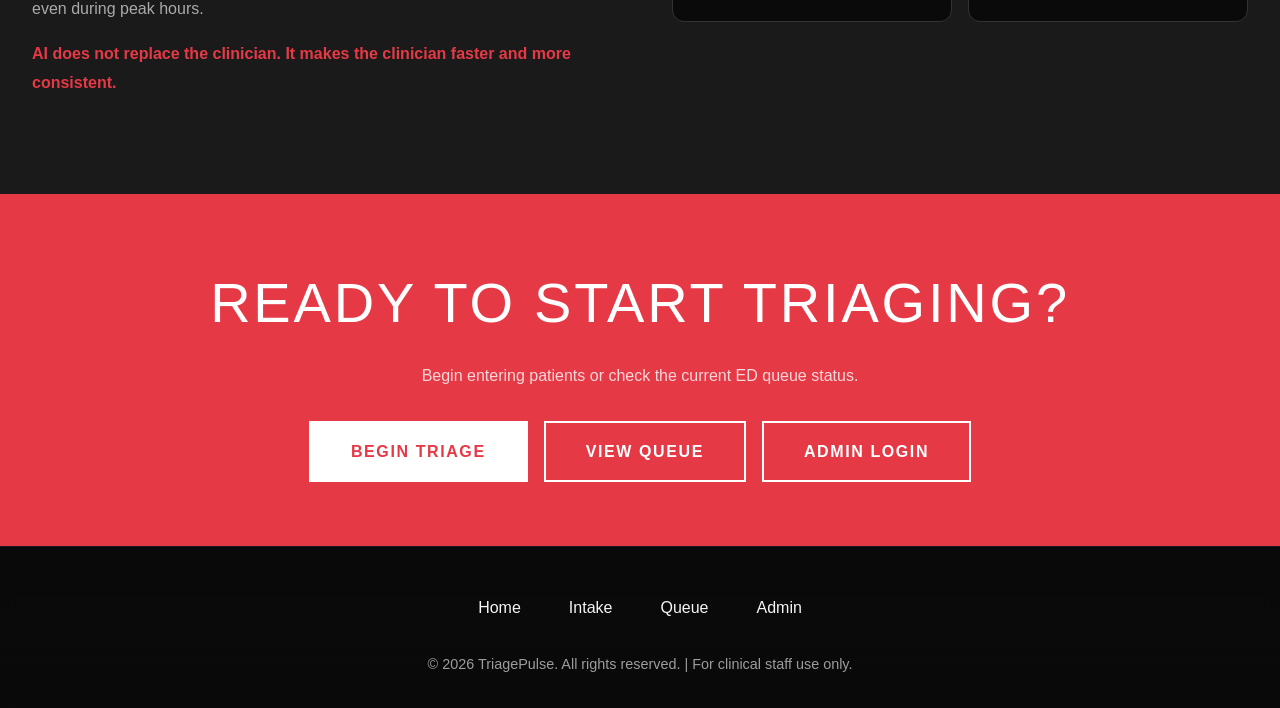
==== commit bd438745: "Update API URL to Cloud Run deployment" ====
--- a/UI/index.html
+++ b/UI/index.html
@@ -240,7 +240,7 @@
 </footer>
 
 <script>
-  const API_URL = "http://127.0.0.1:8000";
+  const API_URL = "https://triagepulse-backend-472704188167.asia-southeast1.run.app";
 
   function updateClock() {
     const now = new Date();
